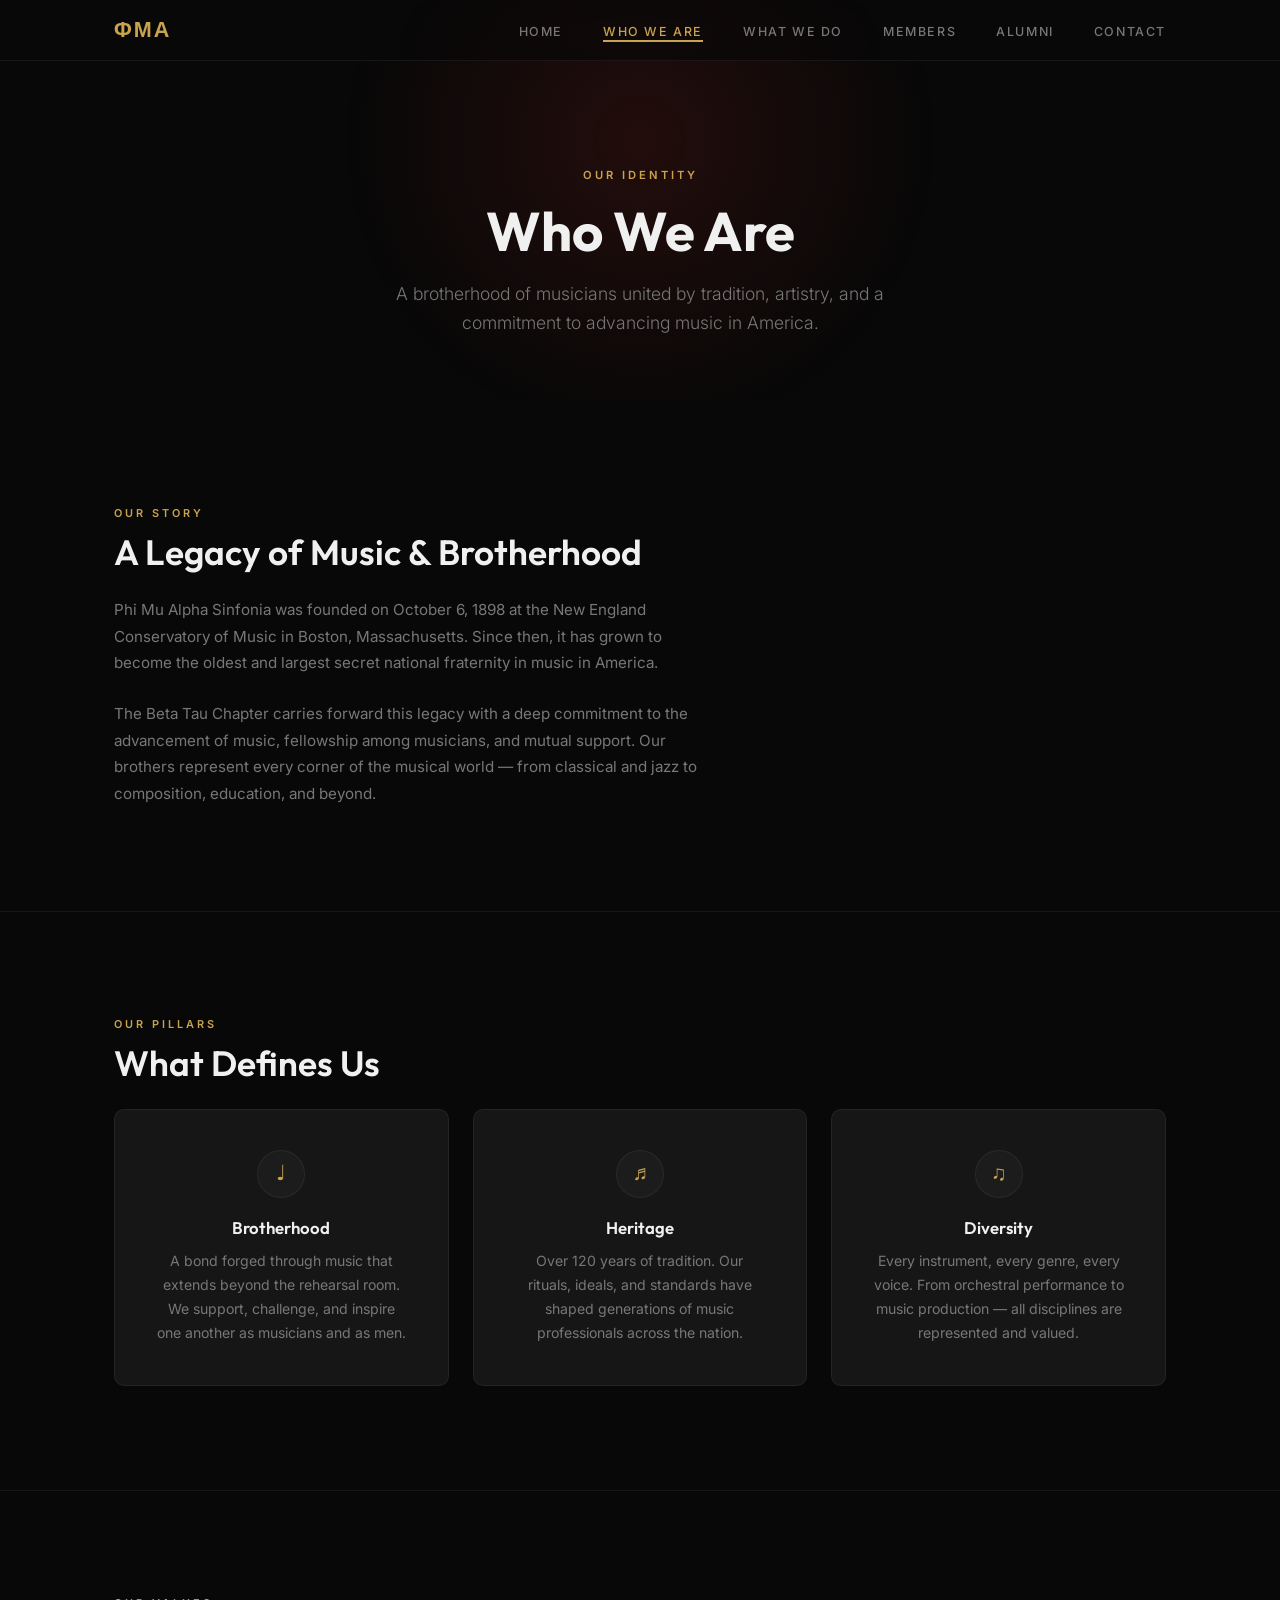
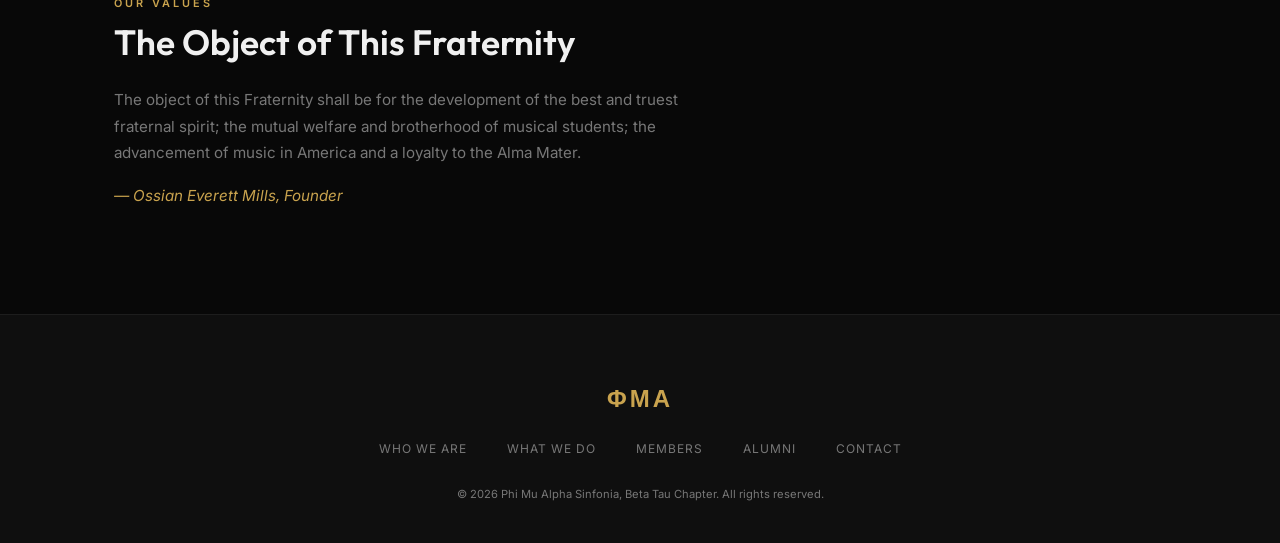
==== music-directory/about.html @ d87bd196 "Updating Individual Pages" ====
<!DOCTYPE html>
<html lang="en">

<head>
    <meta charset="UTF-8" />
    <meta name="viewport" content="width=device-width, initial-scale=1.0" />
    <title>Who We Are — Phi Mu Alpha Sinfonia</title>
    <meta name="description"
        content="Learn about Phi Mu Alpha Sinfonia, Beta Tau Chapter — our brotherhood, heritage, and values." />
    <link rel="preconnect" href="https://fonts.googleapis.com" />
    <link rel="preconnect" href="https://fonts.gstatic.com" crossorigin />
    <link
        href="https://fonts.googleapis.com/css2?family=Outfit:wght@300;400;500;600;700&family=Inter:wght@300;400;500&display=swap"
        rel="stylesheet" />
    <link rel="stylesheet" href="styles.css" />
</head>

<body>

    <nav class="site-nav">
        <div class="nav-inner">
            <a href="index.html" class="nav-logo">ΦΜΑ</a>
            <button id="nav-toggle" class="nav-toggle" aria-label="Menu">
                <span></span><span></span><span></span>
            </button>
            <ul id="nav-links" class="nav-links">
                <li><a href="index.html">Home</a></li>
                <li><a href="about.html">Who We Are</a></li>
                <li><a href="mission.html">What We Do</a></li>
                <li><a href="members.html">Members</a></li>
                <li><a href="alumni.html">Alumni</a></li>
                <li><a href="contact.html">Contact</a></li>
            </ul>
        </div>
    </nav>

    <!-- HERO -->
    <header class="page-hero">
        <div class="container">
            <p class="tag">Our Identity</p>
            <h1>Who We Are</h1>
            <p class="lead">A brotherhood of musicians united by tradition, artistry, and a commitment to advancing
                music in America.</p>
        </div>
    </header>

    <!-- STORY -->
    <section class="section">
        <div class="container">
            <div class="reveal">
                <p class="section-label">Our Story</p>
                <h2 class="section-heading">A Legacy of Music &amp; Brotherhood</h2>
            </div>
            <div class="reveal" style="max-width: 700px;">
                <p class="section-text" style="margin-bottom: var(--space-md);">
                    Phi Mu Alpha Sinfonia was founded on October 6, 1898 at the New England Conservatory of Music in
                    Boston, Massachusetts. Since then, it has grown to become the oldest and largest secret national
                    fraternity in music in America.
                </p>
                <p class="section-text">
                    The Beta Tau Chapter carries forward this legacy with a deep commitment to the advancement of music,
                    fellowship among musicians, and mutual support. Our brothers represent every corner of the musical
                    world — from classical and jazz to composition, education, and beyond.
                </p>
            </div>
        </div>
    </section>

    <!-- PILLARS -->
    <section class="section">
        <div class="container">
            <div class="reveal">
                <p class="section-label">Our Pillars</p>
                <h2 class="section-heading">What Defines Us</h2>
            </div>
            <div class="pillars-grid stagger">
                <div class="pillar-card reveal">
                    <div class="pillar-icon">♩</div>
                    <h3>Brotherhood</h3>
                    <p>A bond forged through music that extends beyond the rehearsal room. We support, challenge, and
                        inspire one another as musicians and as men.</p>
                </div>
                <div class="pillar-card reveal">
                    <div class="pillar-icon">♬</div>
                    <h3>Heritage</h3>
                    <p>Over 120 years of tradition. Our rituals, ideals, and standards have shaped generations of music
                        professionals across the nation.</p>
                </div>
                <div class="pillar-card reveal">
                    <div class="pillar-icon">♫</div>
                    <h3>Diversity</h3>
                    <p>Every instrument, every genre, every voice. From orchestral performance to music production — all
                        disciplines are represented and valued.</p>
                </div>
            </div>
        </div>
    </section>

    <!-- VALUES -->
    <section class="section">
        <div class="container">
            <div class="reveal">
                <p class="section-label">Our Values</p>
                <h2 class="section-heading">The Object of This Fraternity</h2>
            </div>
            <div class="reveal" style="max-width: 700px;">
                <p class="section-text" style="margin-bottom: var(--space-sm);">
                    The object of this Fraternity shall be for the development of the best and truest fraternal spirit;
                    the mutual welfare and brotherhood of musical students; the advancement of music in America and a
                    loyalty to the Alma Mater.
                </p>
                <p class="section-text" style="color: var(--clr-gold); font-style: italic;">
                    — Ossian Everett Mills, Founder
                </p>
            </div>
        </div>
    </section>

    <footer class="site-footer">
        <div class="container footer-inner">
            <p class="footer-logo">ΦΜΑ</p>
            <ul class="footer-links">
                <li><a href="about.html">Who We Are</a></li>
                <li><a href="mission.html">What We Do</a></li>
                <li><a href="members.html">Members</a></li>
                <li><a href="alumni.html">Alumni</a></li>
                <li><a href="contact.html">Contact</a></li>
            </ul>
            <p class="footer-copy">&copy; 2026 Phi Mu Alpha Sinfonia, Beta Tau Chapter. All rights reserved.</p>
        </div>
    </footer>

    <script src="script.js"></script>
</body>

</html>
---- music-directory/styles.css ----
/* ============================================
   DESIGN TOKENS
   ============================================ */
:root {
    --clr-bg: #080808;
    --clr-surface: #0f0f0f;
    --clr-surface-2: #161616;
    --clr-surface-3: #1c1c1c;
    --clr-border: rgba(255, 255, 255, 0.06);
    --clr-border-h: rgba(255, 255, 255, 0.1);
    --clr-text: #d4d4d4;
    --clr-text-dim: #777;
    --clr-white: #f0f0f0;
    --clr-red: #b82d24;
    --clr-red-light: #d94438;
    --clr-red-glow: rgba(184, 45, 36, 0.3);
    --clr-gold: #c9a34e;
    --clr-gold-dim: #9a7b36;
    --clr-gold-glow: rgba(201, 163, 78, 0.15);

    --ff-heading: 'Outfit', sans-serif;
    --ff-body: 'Inter', sans-serif;

    --space-2xs: 0.25rem;
    --space-xs: 0.5rem;
    --space-sm: 1rem;
    --space-md: 1.5rem;
    --space-lg: 2.5rem;
    --space-xl: 4rem;
    --space-2xl: 6.5rem;

    --radius-sm: 4px;
    --radius-md: 10px;
    --radius-lg: 16px;

    --ease: cubic-bezier(0.22, 1, 0.36, 1);
    --ease-back: cubic-bezier(0.34, 1.56, 0.64, 1);
}

/* ============================================
   RESET & BASE
   ============================================ */
*,
*::before,
*::after {
    margin: 0;
    padding: 0;
    box-sizing: border-box;
}

html {
    scroll-behavior: smooth;
    font-size: 16px;
}

body {
    font-family: var(--ff-body);
    background: var(--clr-bg);
    color: var(--clr-text);
    line-height: 1.65;
    overflow-x: hidden;
    -webkit-font-smoothing: antialiased;
    -moz-osx-font-smoothing: grayscale;
}

a {
    color: inherit;
    text-decoration: none;
}

ul {
    list-style: none;
}

img {
    max-width: 100%;
    display: block;
}

button {
    font-family: inherit;
}

.container {
    max-width: 1100px;
    margin: 0 auto;
    padding: 0 var(--space-md);
}

/* ============================================
   PAGE-LOAD ANIMATION
   ============================================ */
body {
    opacity: 0;
    animation: pageIn 0.6s var(--ease) 0.05s forwards;
}

@keyframes pageIn {
    from {
        opacity: 0;
        transform: translateY(12px);
    }

    to {
        opacity: 1;
        transform: translateY(0);
    }
}

/* ============================================
   NAV
   ============================================ */
.site-nav {
    position: fixed;
    top: 0;
    left: 0;
    right: 0;
    z-index: 1000;
    background: rgba(8, 8, 8, 0.75);
    backdrop-filter: blur(20px);
    -webkit-backdrop-filter: blur(20px);
    border-bottom: 1px solid var(--clr-border);
}

.nav-inner {
    max-width: 1100px;
    margin: 0 auto;
    padding: 0 var(--space-md);
    display: flex;
    align-items: center;
    justify-content: space-between;
    height: 60px;
}

.nav-logo {
    font-family: var(--ff-heading);
    font-size: 1.35rem;
    font-weight: 700;
    color: var(--clr-gold);
    letter-spacing: 2px;
    transition: opacity 0.3s;
}

.nav-logo:hover {
    opacity: 0.8;
}

.nav-links {
    display: flex;
    gap: var(--space-lg);
}

.nav-links a {
    font-size: 0.78rem;
    font-weight: 500;
    text-transform: uppercase;
    letter-spacing: 1.6px;
    color: var(--clr-text-dim);
    transition: color 0.3s;
    position: relative;
}

.nav-links a::after {
    content: '';
    position: absolute;
    bottom: -3px;
    left: 0;
    width: 0;
    height: 1.5px;
    background: var(--clr-gold);
    transition: width 0.4s var(--ease);
}

.nav-links a:hover {
    color: var(--clr-white);
}

.nav-links a:hover::after {
    width: 100%;
}

.nav-links a.active {
    color: var(--clr-gold);
}

.nav-links a.active::after {
    width: 100%;
}

/* Hamburger */
.nav-toggle {
    display: none;
    flex-direction: column;
    gap: 5px;
    background: none;
    border: none;
    cursor: pointer;
    padding: 6px;
    z-index: 1001;
}

.nav-toggle span {
    width: 22px;
    height: 1.5px;
    background: var(--clr-white);
    border-radius: 2px;
    transition: all 0.35s var(--ease);
    transform-origin: center;
}

.nav-toggle.open span:nth-child(1) {
    transform: rotate(45deg) translate(4px, 4px);
}

.nav-toggle.open span:nth-child(2) {
    opacity: 0;
}

.nav-toggle.open span:nth-child(3) {
    transform: rotate(-45deg) translate(4px, -4px);
}

/* ============================================
   PAGE HERO (reused across internal pages)
   ============================================ */
.page-hero {
    padding: 10rem 0 4rem;
    text-align: center;
    position: relative;
    overflow: hidden;
}

.page-hero::before {
    content: '';
    position: absolute;
    top: -40%;
    left: 50%;
    transform: translateX(-50%);
    width: 600px;
    height: 600px;
    border-radius: 50%;
    background: radial-gradient(circle, var(--clr-red-glow) 0%, transparent 70%);
    pointer-events: none;
    opacity: 0.5;
}

.page-hero .tag {
    display: inline-block;
    font-size: 0.7rem;
    font-weight: 600;
    text-transform: uppercase;
    letter-spacing: 3px;
    color: var(--clr-gold);
    margin-bottom: var(--space-sm);
    opacity: 0;
    animation: fadeUp 0.6s var(--ease) 0.2s forwards;
}

.page-hero h1 {
    font-family: var(--ff-heading);
    font-size: clamp(2.2rem, 5vw, 3.4rem);
    font-weight: 700;
    color: var(--clr-white);
    line-height: 1.15;
    margin-bottom: var(--space-sm);
    opacity: 0;
    animation: fadeUp 0.6s var(--ease) 0.35s forwards;
}

.page-hero .lead {
    font-size: clamp(0.95rem, 1.6vw, 1.1rem);
    color: var(--clr-text-dim);
    max-width: 540px;
    margin: 0 auto;
    font-weight: 300;
    opacity: 0;
    animation: fadeUp 0.6s var(--ease) 0.5s forwards;
}

/* ============================================
   BUTTONS
   ============================================ */
.btn {
    display: inline-flex;
    align-items: center;
    gap: 8px;
    padding: 13px 32px;
    font-family: var(--ff-heading);
    font-size: 0.8rem;
    font-weight: 600;
    text-transform: uppercase;
    letter-spacing: 1.8px;
    border: none;
    border-radius: var(--radius-sm);
    cursor: pointer;
    transition: all 0.35s var(--ease);
    position: relative;
    overflow: hidden;
}

.btn::before {
    content: '';
    position: absolute;
    inset: 0;
    background: linear-gradient(135deg, rgba(255, 255, 255, 0.12), transparent);
    opacity: 0;
    transition: opacity 0.35s;
}

.btn:hover::before {
    opacity: 1;
}

.btn-primary {
    background: var(--clr-red);
    color: #fff;
    box-shadow: 0 2px 20px var(--clr-red-glow);
}

.btn-primary:hover {
    transform: translateY(-2px);
    box-shadow: 0 6px 30px var(--clr-red-glow);
}

.btn-outline {
    background: transparent;
    color: var(--clr-gold);
    border: 1px solid var(--clr-gold-dim);
}

.btn-outline:hover {
    background: var(--clr-gold);
    color: var(--clr-bg);
    transform: translateY(-2px);
}

/* ============================================
   SECTION STRUCTURE
   ============================================ */
.section {
    padding: var(--space-2xl) 0;
}

.section+.section {
    border-top: 1px solid var(--clr-border);
}

.section-label {
    font-size: 0.68rem;
    font-weight: 600;
    text-transform: uppercase;
    letter-spacing: 3px;
    color: var(--clr-gold);
    margin-bottom: var(--space-xs);
}

.section-heading {
    font-family: var(--ff-heading);
    font-size: clamp(1.6rem, 3.5vw, 2.2rem);
    font-weight: 600;
    color: var(--clr-white);
    margin-bottom: var(--space-md);
    line-height: 1.2;
}

.section-text {
    font-size: 0.95rem;
    color: var(--clr-text-dim);
    max-width: 600px;
    line-height: 1.75;
}

/* ============================================
   CARDS
   ============================================ */
.card {
    background: var(--clr-surface-2);
    border: 1px solid var(--clr-border);
    border-radius: var(--radius-md);
    padding: var(--space-lg);
    transition: transform 0.45s var(--ease), border-color 0.45s, box-shadow 0.45s;
}

.card:hover {
    transform: translateY(-5px);
    border-color: var(--clr-border-h);
    box-shadow: 0 16px 48px rgba(0, 0, 0, 0.3);
}

/* ============================================
   MEMBER CARDS
   ============================================ */
.members-grid {
    display: grid;
    grid-template-columns: repeat(auto-fill, minmax(280px, 1fr));
    gap: var(--space-md);
}

.member-card {
    background: var(--clr-surface-2);
    border: 1px solid var(--clr-border);
    border-radius: var(--radius-md);
    padding: var(--space-lg) var(--space-md);
    text-align: center;
    transition: transform 0.45s var(--ease), border-color 0.45s, box-shadow 0.45s;
}

.member-card:hover {
    transform: translateY(-5px);
    border-color: var(--clr-border-h);
    box-shadow: 0 16px 48px rgba(0, 0, 0, 0.3);
}

.member-avatar {
    width: 72px;
    height: 72px;
    border-radius: 50%;
    margin: 0 auto var(--space-sm);
    display: flex;
    align-items: center;
    justify-content: center;
    font-family: var(--ff-heading);
    font-size: 1.35rem;
    font-weight: 700;
    color: #fff;
    background: linear-gradient(135deg, var(--clr-red) 0%, var(--clr-gold-dim) 100%);
    box-shadow: 0 4px 16px var(--clr-red-glow);
}

.member-card h3 {
    font-family: var(--ff-heading);
    font-size: 1rem;
    color: var(--clr-white);
    margin-bottom: 2px;
}

.member-role {
    font-size: 0.72rem;
    text-transform: uppercase;
    letter-spacing: 1.2px;
    color: var(--clr-gold);
    margin-bottom: var(--space-xs);
}

.member-detail {
    font-size: 0.82rem;
    color: var(--clr-text-dim);
}

.member-bio {
    font-size: 0.82rem;
    color: var(--clr-text-dim);
    margin-top: var(--space-xs);
    line-height: 1.6;
}

/* ============================================
   FILTER BAR
   ============================================ */
.filter-bar {
    max-width: 620px;
    margin: 0 auto var(--space-xl);
    text-align: center;
}

.search-input {
    width: 100%;
    padding: 13px 20px;
    background: var(--clr-surface);
    border: 1px solid var(--clr-border);
    border-radius: var(--radius-sm);
    color: var(--clr-text);
    font-family: var(--ff-body);
    font-size: 0.9rem;
    outline: none;
    transition: border-color 0.35s, box-shadow 0.35s;
    margin-bottom: var(--space-sm);
}

.search-input::placeholder {
    color: var(--clr-text-dim);
}

.search-input:focus {
    border-color: var(--clr-gold-dim);
    box-shadow: 0 0 0 3px var(--clr-gold-glow);
}

.filter-chips {
    display: flex;
    flex-wrap: wrap;
    gap: 8px;
    justify-content: center;
}

.chip {
    padding: 7px 18px;
    font-size: 0.7rem;
    font-family: var(--ff-heading);
    font-weight: 500;
    text-transform: uppercase;
    letter-spacing: 1px;
    border: 1px solid var(--clr-border);
    border-radius: 100px;
    background: transparent;
    color: var(--clr-text-dim);
    cursor: pointer;
    transition: all 0.3s var(--ease);
}

.chip:hover {
    border-color: var(--clr-gold-dim);
    color: var(--clr-text);
}

.chip.active {
    background: var(--clr-red);
    border-color: var(--clr-red);
    color: #fff;
}

/* ============================================
   CONTACT FORM
   ============================================ */
.contact-form {
    max-width: 560px;
    margin: 0 auto;
}

.form-row {
    display: grid;
    grid-template-columns: 1fr 1fr;
    gap: var(--space-sm);
    margin-bottom: var(--space-sm);
}

.contact-form input,
.contact-form textarea {
    width: 100%;
    padding: 13px 18px;
    background: var(--clr-surface);
    border: 1px solid var(--clr-border);
    border-radius: var(--radius-sm);
    color: var(--clr-text);
    font-family: var(--ff-body);
    font-size: 0.9rem;
    outline: none;
    transition: border-color 0.35s, box-shadow 0.35s;
    resize: vertical;
}

.contact-form input::placeholder,
.contact-form textarea::placeholder {
    color: var(--clr-text-dim);
}

.contact-form input:focus,
.contact-form textarea:focus {
    border-color: var(--clr-gold-dim);
    box-shadow: 0 0 0 3px var(--clr-gold-glow);
}

.contact-form textarea {
    margin-bottom: var(--space-sm);
}

.contact-form .btn {
    width: 100%;
    justify-content: center;
}

/* ============================================
   HOME HERO (full-screen)
   ============================================ */
.home-hero {
    min-height: 100vh;
    display: flex;
    align-items: center;
    justify-content: center;
    text-align: center;
    position: relative;
    overflow: hidden;
}

.home-hero::before {
    content: '';
    position: absolute;
    top: 20%;
    left: 50%;
    transform: translateX(-50%);
    width: 700px;
    height: 700px;
    border-radius: 50%;
    background: radial-gradient(circle, rgba(184, 45, 36, 0.15) 0%, transparent 65%);
    pointer-events: none;
}

.home-hero::after {
    content: '';
    position: absolute;
    bottom: 10%;
    right: 15%;
    width: 400px;
    height: 400px;
    border-radius: 50%;
    background: radial-gradient(circle, var(--clr-gold-glow) 0%, transparent 65%);
    pointer-events: none;
}

.home-hero-content {
    position: relative;
    z-index: 1;
    padding: var(--space-md);
}

.home-hero .tag {
    display: inline-block;
    font-size: 0.7rem;
    font-weight: 600;
    text-transform: uppercase;
    letter-spacing: 3.5px;
    color: var(--clr-gold);
    margin-bottom: var(--space-sm);
    opacity: 0;
    animation: fadeUp 0.7s var(--ease) 0.2s forwards;
}

.home-hero h1 {
    font-family: var(--ff-heading);
    font-size: clamp(2.6rem, 6.5vw, 4.5rem);
    font-weight: 700;
    color: var(--clr-white);
    line-height: 1.08;
    margin-bottom: var(--space-md);
    opacity: 0;
    animation: fadeUp 0.7s var(--ease) 0.4s forwards;
}

.home-hero .lead {
    font-size: clamp(0.95rem, 1.8vw, 1.15rem);
    color: var(--clr-text-dim);
    max-width: 500px;
    margin: 0 auto var(--space-lg);
    font-weight: 300;
    opacity: 0;
    animation: fadeUp 0.7s var(--ease) 0.6s forwards;
}

.home-hero .hero-cta {
    display: flex;
    gap: var(--space-sm);
    justify-content: center;
    flex-wrap: wrap;
    opacity: 0;
    animation: fadeUp 0.7s var(--ease) 0.8s forwards;
}

/* Scroll indicator */
.scroll-hint {
    position: absolute;
    bottom: 2rem;
    left: 50%;
    transform: translateX(-50%);
    display: flex;
    flex-direction: column;
    align-items: center;
    gap: 6px;
    opacity: 0;
    animation: fadeUp 0.7s var(--ease) 1.2s forwards;
}

.scroll-hint span {
    font-size: 0.65rem;
    text-transform: uppercase;
    letter-spacing: 2px;
    color: var(--clr-text-dim);
}

.scroll-hint .scroll-line {
    width: 1px;
    height: 32px;
    background: var(--clr-text-dim);
    animation: scrollPulse 2s ease-in-out infinite;
}

@keyframes scrollPulse {

    0%,
    100% {
        opacity: 0.3;
        transform: scaleY(0.6);
    }

    50% {
        opacity: 1;
        transform: scaleY(1);
    }
}

/* ============================================
   HOME PREVIEW CARDS
   ============================================ */
.preview-grid {
    display: grid;
    grid-template-columns: repeat(auto-fit, minmax(300px, 1fr));
    gap: var(--space-md);
}

.preview-card {
    background: var(--clr-surface-2);
    border: 1px solid var(--clr-border);
    border-radius: var(--radius-md);
    padding: var(--space-lg);
    display: flex;
    flex-direction: column;
    transition: transform 0.45s var(--ease), border-color 0.45s, box-shadow 0.45s;
}

.preview-card:hover {
    transform: translateY(-5px);
    border-color: var(--clr-border-h);
    box-shadow: 0 16px 48px rgba(0, 0, 0, 0.3);
}

.preview-card .card-label {
    font-size: 0.68rem;
    font-weight: 600;
    text-transform: uppercase;
    letter-spacing: 2.5px;
    color: var(--clr-gold);
    margin-bottom: var(--space-xs);
}

.preview-card h3 {
    font-family: var(--ff-heading);
    font-size: 1.2rem;
    font-weight: 600;
    color: var(--clr-white);
    margin-bottom: var(--space-xs);
}

.preview-card p {
    font-size: 0.88rem;
    color: var(--clr-text-dim);
    line-height: 1.7;
    flex: 1;
    margin-bottom: var(--space-md);
}

.preview-card .card-link {
    font-size: 0.75rem;
    font-weight: 600;
    text-transform: uppercase;
    letter-spacing: 1.5px;
    color: var(--clr-gold);
    display: inline-flex;
    align-items: center;
    gap: 6px;
    transition: gap 0.3s var(--ease), color 0.3s;
}

.preview-card .card-link::after {
    content: '→';
    transition: transform 0.3s var(--ease);
}

.preview-card:hover .card-link {
    gap: 10px;
    color: var(--clr-white);
}

.preview-card:hover .card-link::after {
    transform: translateX(3px);
}

/* ============================================
   STAT ROW (home page)
   ============================================ */
.stat-row {
    display: grid;
    grid-template-columns: repeat(auto-fit, minmax(160px, 1fr));
    gap: var(--space-md);
    text-align: center;
    padding: var(--space-xl) 0;
}

.stat-item .stat-number {
    font-family: var(--ff-heading);
    font-size: 2.6rem;
    font-weight: 700;
    color: var(--clr-white);
    line-height: 1;
    margin-bottom: var(--space-2xs);
}

.stat-item .stat-label {
    font-size: 0.72rem;
    text-transform: uppercase;
    letter-spacing: 2px;
    color: var(--clr-text-dim);
}

/* ============================================
   ABOUT-SPECIFIC: PILLARS
   ============================================ */
.pillars-grid {
    display: grid;
    grid-template-columns: repeat(auto-fit, minmax(280px, 1fr));
    gap: var(--space-md);
}

.pillar-card {
    background: var(--clr-surface-2);
    border: 1px solid var(--clr-border);
    border-radius: var(--radius-md);
    padding: var(--space-lg);
    text-align: center;
    transition: transform 0.45s var(--ease), border-color 0.45s, box-shadow 0.45s;
}

.pillar-card:hover {
    transform: translateY(-5px);
    border-color: var(--clr-border-h);
    box-shadow: 0 16px 48px rgba(0, 0, 0, 0.3);
}

.pillar-icon {
    width: 48px;
    height: 48px;
    border-radius: 50%;
    margin: 0 auto var(--space-sm);
    display: flex;
    align-items: center;
    justify-content: center;
    font-size: 1.3rem;
    background: var(--clr-surface-3);
    border: 1px solid var(--clr-border);
    color: var(--clr-gold);
}

.pillar-card h3 {
    font-family: var(--ff-heading);
    font-size: 1.05rem;
    font-weight: 600;
    color: var(--clr-white);
    margin-bottom: var(--space-xs);
}

.pillar-card p {
    font-size: 0.88rem;
    color: var(--clr-text-dim);
    line-height: 1.7;
}

/* ============================================
   MISSION-SPECIFIC: NUMBERED LIST
   ============================================ */
.mission-list {
    display: grid;
    gap: var(--space-lg);
    max-width: 700px;
}

.mission-item {
    display: grid;
    grid-template-columns: 56px 1fr;
    gap: var(--space-md);
    align-items: start;
}

.mission-num {
    font-family: var(--ff-heading);
    font-size: 1.5rem;
    font-weight: 700;
    color: var(--clr-red);
    width: 56px;
    height: 56px;
    display: flex;
    align-items: center;
    justify-content: center;
    border-radius: var(--radius-md);
    background: var(--clr-surface-2);
    border: 1px solid var(--clr-border);
    flex-shrink: 0;
}

.mission-item h3 {
    font-family: var(--ff-heading);
    font-size: 1.05rem;
    font-weight: 600;
    color: var(--clr-white);
    margin-bottom: var(--space-2xs);
}

.mission-item p {
    font-size: 0.88rem;
    color: var(--clr-text-dim);
    line-height: 1.7;
}

/* ============================================
   FOOTER
   ============================================ */
.site-footer {
    background: var(--clr-surface);
    border-top: 1px solid var(--clr-border);
    padding: var(--space-xl) 0 var(--space-lg);
}

.footer-inner {
    text-align: center;
}

.footer-logo {
    font-family: var(--ff-heading);
    font-size: 1.5rem;
    font-weight: 700;
    color: var(--clr-gold);
    letter-spacing: 3px;
    margin-bottom: var(--space-sm);
}

.footer-links {
    display: flex;
    justify-content: center;
    gap: var(--space-lg);
    margin-bottom: var(--space-md);
}

.footer-links a {
    font-size: 0.75rem;
    text-transform: uppercase;
    letter-spacing: 1px;
    color: var(--clr-text-dim);
    transition: color 0.3s;
}

.footer-links a:hover {
    color: var(--clr-gold);
}

.footer-copy {
    font-size: 0.7rem;
    color: var(--clr-text-dim);
}

/* ============================================
   SCROLL ANIMATION
   ============================================ */
@keyframes fadeUp {
    from {
        opacity: 0;
        transform: translateY(24px);
    }

    to {
        opacity: 1;
        transform: translateY(0);
    }
}

.reveal {
    opacity: 0;
    transform: translateY(28px);
    transition: opacity 0.65s var(--ease), transform 0.65s var(--ease);
}

.reveal.visible {
    opacity: 1;
    transform: translateY(0);
}

/* Stagger children */
.stagger>.reveal:nth-child(1) {
    transition-delay: 0.05s;
}

.stagger>.reveal:nth-child(2) {
    transition-delay: 0.12s;
}

.stagger>.reveal:nth-child(3) {
    transition-delay: 0.19s;
}

.stagger>.reveal:nth-child(4) {
    transition-delay: 0.26s;
}

.stagger>.reveal:nth-child(5) {
    transition-delay: 0.33s;
}

.stagger>.reveal:nth-child(6) {
    transition-delay: 0.40s;
}

.stagger>.reveal:nth-child(7) {
    transition-delay: 0.47s;
}

.stagger>.reveal:nth-child(8) {
    transition-delay: 0.54s;
}

.stagger>.reveal:nth-child(9) {
    transition-delay: 0.61s;
}

.stagger>.reveal:nth-child(10) {
    transition-delay: 0.68s;
}

.stagger>.reveal:nth-child(11) {
    transition-delay: 0.75s;
}

.stagger>.reveal:nth-child(12) {
    transition-delay: 0.82s;
}

/* ============================================
   RESPONSIVE
   ============================================ */
@media (max-width: 768px) {
    .nav-toggle {
        display: flex;
    }

    .nav-links {
        position: fixed;
        top: 0;
        left: 0;
        right: 0;
        bottom: 0;
        background: rgba(8, 8, 8, 0.97);
        backdrop-filter: blur(20px);
        flex-direction: column;
        align-items: center;
        justify-content: center;
        gap: var(--space-lg);
        transform: translateX(100%);
        transition: transform 0.5s var(--ease);
    }

    .nav-links.open {
        transform: translateX(0);
    }

    .nav-links a {
        font-size: 1rem;
        letter-spacing: 3px;
    }

    .form-row {
        grid-template-columns: 1fr;
    }

    .footer-links {
        flex-wrap: wrap;
        gap: var(--space-sm);
    }

    .preview-grid {
        grid-template-columns: 1fr;
    }

    .stat-row {
        grid-template-columns: repeat(2, 1fr);
    }

    .home-hero h1 {
        font-size: clamp(2rem, 8vw, 3rem);
    }
}
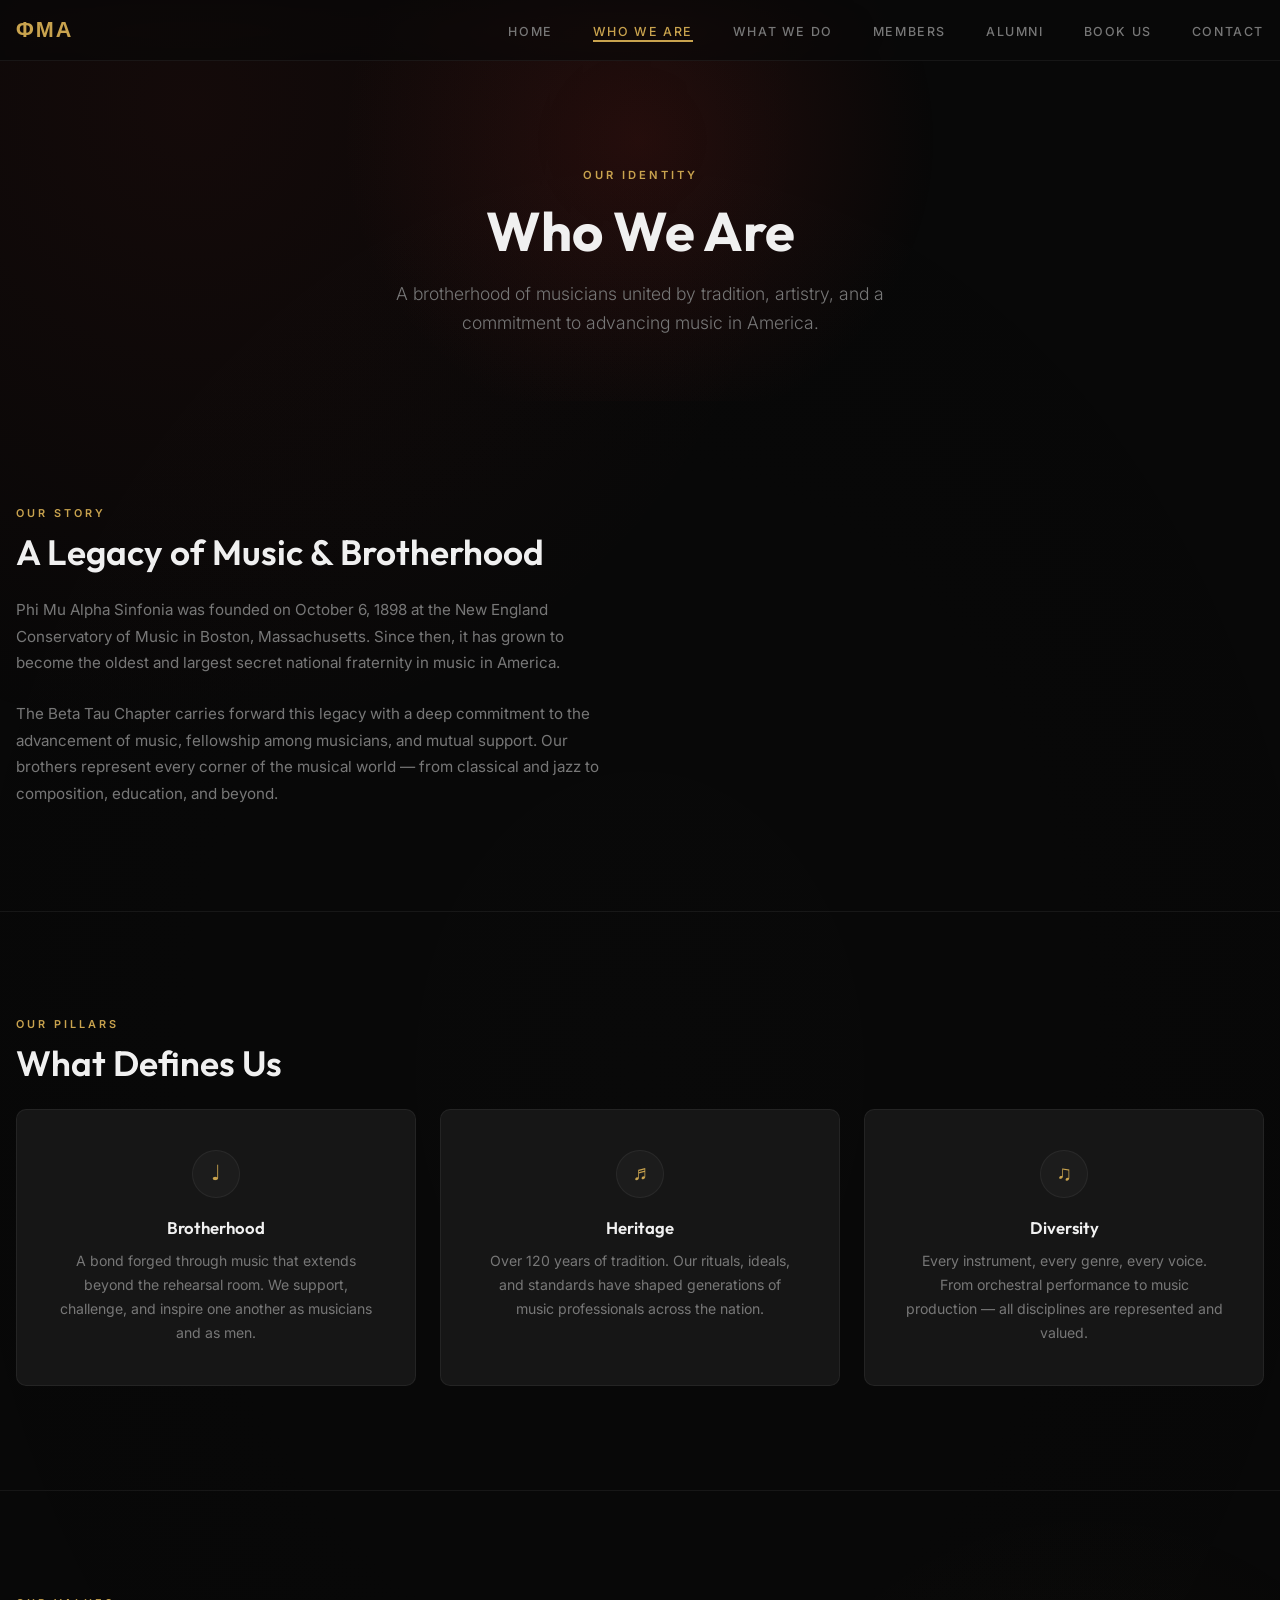
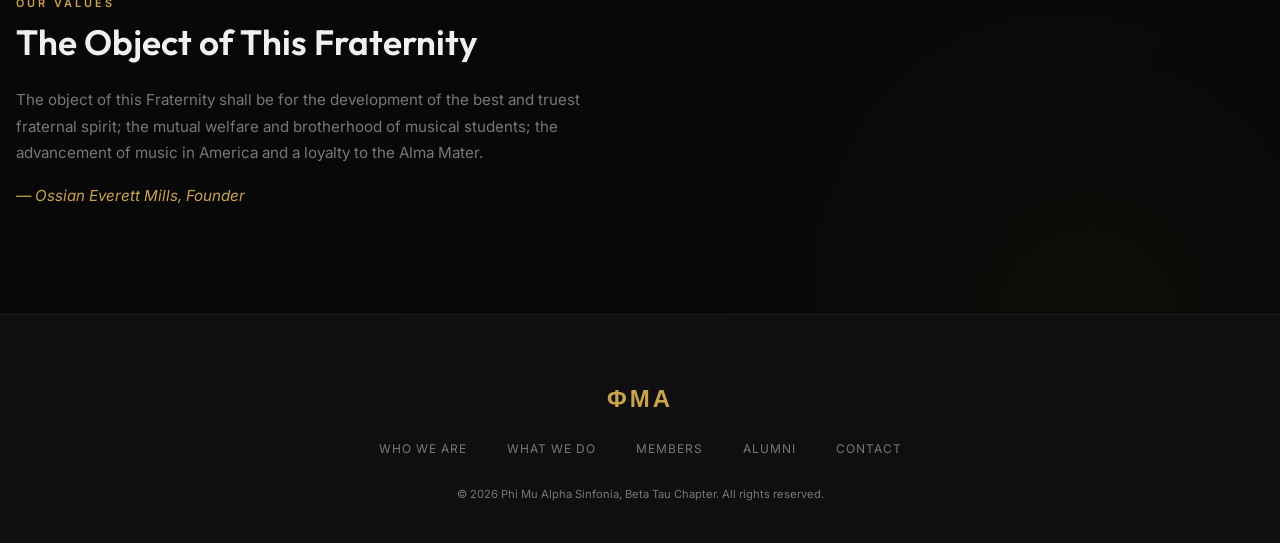
==== commit 0db27b08: "Updated Overall layout with login and other minor fixes" ====
--- a/music-directory/about.html
+++ b/music-directory/about.html
@@ -29,6 +29,7 @@
                 <li><a href="mission.html">What We Do</a></li>
                 <li><a href="members.html">Members</a></li>
                 <li><a href="alumni.html">Alumni</a></li>
+                <li><a href="book.html">Book Us</a></li>
                 <li><a href="contact.html">Contact</a></li>
             </ul>
         </div>
--- a/music-directory/styles.css
+++ b/music-directory/styles.css
@@ -61,6 +61,20 @@
     overflow-x: hidden;
     -webkit-font-smoothing: antialiased;
     -moz-osx-font-smoothing: grayscale;
+    position: relative;
+}
+
+/* Atmospheric background glow */
+body::before {
+    content: '';
+    position: fixed;
+    inset: 0;
+    z-index: -1;
+    background:
+        radial-gradient(ellipse 80% 50% at 15% 5%, rgba(184, 45, 36, 0.07) 0%, transparent 60%),
+        radial-gradient(ellipse 60% 40% at 85% 90%, rgba(201, 163, 78, 0.04) 0%, transparent 50%),
+        radial-gradient(ellipse 100% 80% at 50% 50%, rgba(255, 255, 255, 0.006) 0%, transparent 70%);
+    pointer-events: none;
 }
 
 a {
@@ -82,9 +96,9 @@
 }
 
 .container {
-    max-width: 1100px;
+    max-width: 1360px;
     margin: 0 auto;
-    padding: 0 var(--space-md);
+    padding: 0 var(--space-sm);
 }
 
 /* ============================================
@@ -123,9 +137,9 @@
 }
 
 .nav-inner {
-    max-width: 1100px;
+    max-width: 1360px;
     margin: 0 auto;
-    padding: 0 var(--space-md);
+    padding: 0 var(--space-sm);
     display: flex;
     align-items: center;
     justify-content: space-between;
@@ -388,43 +402,51 @@
 }
 
 /* ============================================
-   MEMBER CARDS
+   MEMBER CARDS — MINIMAL / NO BOX
    ============================================ */
 .members-grid {
     display: grid;
-    grid-template-columns: repeat(auto-fill, minmax(280px, 1fr));
-    gap: var(--space-md);
+    grid-template-columns: repeat(auto-fill, minmax(240px, 1fr));
+    gap: var(--space-xl) var(--space-lg);
 }
 
 .member-card {
-    background: var(--clr-surface-2);
-    border: 1px solid var(--clr-border);
-    border-radius: var(--radius-md);
-    padding: var(--space-lg) var(--space-md);
+    background: none;
+    border: none;
+    border-radius: 0;
+    padding: 0;
     text-align: center;
-    transition: transform 0.45s var(--ease), border-color 0.45s, box-shadow 0.45s;
+    cursor: pointer;
+    text-decoration: none;
+    display: block;
+    color: inherit;
+    transition: transform 0.4s var(--ease);
 }
 
 .member-card:hover {
-    transform: translateY(-5px);
-    border-color: var(--clr-border-h);
-    box-shadow: 0 16px 48px rgba(0, 0, 0, 0.3);
+    transform: translateY(-4px);
 }
 
 .member-avatar {
-    width: 72px;
-    height: 72px;
+    width: 88px;
+    height: 88px;
     border-radius: 50%;
     margin: 0 auto var(--space-sm);
     display: flex;
     align-items: center;
     justify-content: center;
     font-family: var(--ff-heading);
-    font-size: 1.35rem;
+    font-size: 1.5rem;
     font-weight: 700;
     color: #fff;
     background: linear-gradient(135deg, var(--clr-red) 0%, var(--clr-gold-dim) 100%);
-    box-shadow: 0 4px 16px var(--clr-red-glow);
+    box-shadow: 0 4px 20px var(--clr-red-glow);
+    transition: box-shadow 0.4s var(--ease), transform 0.4s var(--ease);
+}
+
+.member-card:hover .member-avatar {
+    box-shadow: 0 8px 32px var(--clr-red-glow);
+    transform: scale(1.06);
 }
 
 .member-card h3 {
@@ -432,26 +454,182 @@
     font-size: 1rem;
     color: var(--clr-white);
     margin-bottom: 2px;
+    transition: color 0.3s;
+}
+
+.member-card:hover h3 {
+    color: var(--clr-gold);
 }
 
 .member-role {
-    font-size: 0.72rem;
+    font-size: 0.7rem;
     text-transform: uppercase;
-    letter-spacing: 1.2px;
+    letter-spacing: 1.4px;
     color: var(--clr-gold);
-    margin-bottom: var(--space-xs);
+    margin-bottom: var(--space-2xs);
 }
 
 .member-detail {
-    font-size: 0.82rem;
+    font-size: 0.8rem;
     color: var(--clr-text-dim);
 }
 
 .member-bio {
-    font-size: 0.82rem;
+    font-size: 0.8rem;
     color: var(--clr-text-dim);
     margin-top: var(--space-xs);
     line-height: 1.6;
+    display: none;
+    /* hidden in grid, shown on profile */
+}
+
+/* ============================================
+   PMA LOGO EMBLEM (home page)
+   ============================================ */
+.pma-emblem {
+    display: flex;
+    align-items: center;
+    justify-content: center;
+    margin-bottom: var(--space-md);
+    opacity: 0;
+    animation: fadeUp 0.7s var(--ease) 0.1s forwards;
+}
+
+.pma-emblem-inner {
+    width: 150px;
+    display: flex;
+    align-items: center;
+    justify-content: center;
+    transition: transform 0.6s var(--ease), filter 0.5s;
+    cursor: default;
+}
+
+.pma-emblem-inner:hover {
+    transform: scale(1.08);
+    filter: drop-shadow(0 0 24px rgba(201, 163, 78, 0.25));
+}
+
+.pma-emblem-img {
+    width: 100%;
+    height: auto;
+    display: block;
+    mix-blend-mode: lighten;
+    filter: drop-shadow(0 4px 12px rgba(0, 0, 0, 0.5));
+    transition: filter 0.5s;
+}
+
+.pma-emblem-inner:hover .pma-emblem-img {
+    filter: drop-shadow(0 6px 20px rgba(201, 163, 78, 0.3));
+}
+
+/* ============================================
+   MEMBER PROFILE PAGE
+   ============================================ */
+.profile-section {
+    padding: var(--space-2xl) 0;
+    text-align: center;
+}
+
+.profile-avatar {
+    width: 120px;
+    height: 120px;
+    border-radius: 50%;
+    margin: 0 auto var(--space-md);
+    display: flex;
+    align-items: center;
+    justify-content: center;
+    font-family: var(--ff-heading);
+    font-size: 2.4rem;
+    font-weight: 700;
+    color: #fff;
+    background: linear-gradient(135deg, var(--clr-red) 0%, var(--clr-gold-dim) 100%);
+    box-shadow: 0 8px 32px var(--clr-red-glow);
+    opacity: 0;
+    animation: fadeUp 0.6s var(--ease) 0.2s forwards;
+}
+
+.profile-name {
+    font-family: var(--ff-heading);
+    font-size: clamp(1.6rem, 4vw, 2.4rem);
+    font-weight: 700;
+    color: var(--clr-white);
+    margin-bottom: var(--space-2xs);
+    opacity: 0;
+    animation: fadeUp 0.6s var(--ease) 0.35s forwards;
+}
+
+.profile-role {
+    font-size: 0.78rem;
+    text-transform: uppercase;
+    letter-spacing: 2px;
+    color: var(--clr-gold);
+    margin-bottom: var(--space-lg);
+    opacity: 0;
+    animation: fadeUp 0.6s var(--ease) 0.45s forwards;
+}
+
+.profile-details {
+    display: grid;
+    grid-template-columns: repeat(auto-fit, minmax(160px, 1fr));
+    gap: var(--space-md);
+    max-width: 500px;
+    margin: 0 auto var(--space-xl);
+    opacity: 0;
+    animation: fadeUp 0.6s var(--ease) 0.55s forwards;
+}
+
+.profile-detail-item {
+    text-align: center;
+}
+
+.profile-detail-label {
+    font-size: 0.65rem;
+    text-transform: uppercase;
+    letter-spacing: 2px;
+    color: var(--clr-text-dim);
+    margin-bottom: var(--space-2xs);
+}
+
+.profile-detail-value {
+    font-family: var(--ff-heading);
+    font-size: 1rem;
+    font-weight: 600;
+    color: var(--clr-white);
+}
+
+.profile-bio {
+    max-width: 560px;
+    margin: 0 auto;
+    font-size: 1rem;
+    color: var(--clr-text);
+    line-height: 1.8;
+    text-align: center;
+    opacity: 0;
+    animation: fadeUp 0.6s var(--ease) 0.65s forwards;
+}
+
+.profile-back {
+    display: inline-flex;
+    align-items: center;
+    gap: 8px;
+    margin-top: var(--space-xl);
+    font-size: 0.78rem;
+    font-weight: 500;
+    text-transform: uppercase;
+    letter-spacing: 1.5px;
+    color: var(--clr-text-dim);
+    transition: color 0.3s, gap 0.3s var(--ease);
+    opacity: 0;
+    animation: fadeUp 0.6s var(--ease) 0.75s forwards;
+}
+
+.profile-back::before {
+    content: '←';
+}
+
+.profile-back:hover {
+    color: var(--clr-gold);
+    gap: 12px;
 }
 
 /* ============================================
@@ -1072,4 +1250,358 @@
     .home-hero h1 {
         font-size: clamp(2rem, 8vw, 3rem);
     }
+
+    .services-grid {
+        grid-template-columns: 1fr;
+    }
+
+    .resources-grid {
+        grid-template-columns: 1fr;
+    }
+}
+
+/* ============================================
+   BOOKING PAGE — SERVICE CARDS
+   ============================================ */
+.services-grid {
+    display: grid;
+    grid-template-columns: repeat(auto-fit, minmax(300px, 1fr));
+    gap: var(--space-lg);
+    margin-top: var(--space-xl);
+}
+
+.service-card {
+    background: var(--clr-surface-2);
+    border: 1px solid var(--clr-border);
+    border-radius: var(--radius-md);
+    padding: var(--space-lg);
+    transition: transform 0.45s var(--ease), border-color 0.45s, box-shadow 0.45s;
+}
+
+.service-card:hover {
+    transform: translateY(-5px);
+    border-color: var(--clr-border-h);
+    box-shadow: 0 16px 48px rgba(0, 0, 0, 0.3);
+}
+
+.service-icon {
+    font-size: 2rem;
+    margin-bottom: var(--space-sm);
+}
+
+.service-card h3 {
+    font-family: var(--ff-heading);
+    font-size: 1.15rem;
+    font-weight: 600;
+    color: var(--clr-white);
+    margin-bottom: var(--space-xs);
+}
+
+.service-desc {
+    font-size: 0.88rem;
+    color: var(--clr-text-dim);
+    line-height: 1.6;
+    margin-bottom: var(--space-md);
+}
+
+.service-pricing {
+    margin-bottom: var(--space-md);
+}
+
+.price {
+    font-family: var(--ff-heading);
+    font-size: 1.1rem;
+    font-weight: 600;
+    color: var(--clr-gold);
+}
+
+.service-features {
+    list-style: none;
+    padding: 0;
+}
+
+.service-features li {
+    font-size: 0.82rem;
+    color: var(--clr-text);
+    padding: 6px 0;
+    border-bottom: 1px solid var(--clr-border);
+    display: flex;
+    align-items: center;
+    gap: 8px;
+}
+
+.service-features li:last-child {
+    border-bottom: none;
+}
+
+.service-features li::before {
+    content: '✓';
+    color: var(--clr-gold);
+    font-weight: 700;
+    font-size: 0.7rem;
+}
+
+/* ============================================
+   BOOKING FORM
+   ============================================ */
+.booking-form {
+    max-width: 720px;
+    margin: var(--space-xl) auto 0;
+}
+
+.booking-form label {
+    display: block;
+    font-size: 0.7rem;
+    text-transform: uppercase;
+    letter-spacing: 1.5px;
+    color: var(--clr-text-dim);
+    margin-bottom: var(--space-2xs);
+    font-weight: 500;
+}
+
+.booking-form input,
+.booking-form select,
+.booking-form textarea {
+    width: 100%;
+    padding: 12px 16px;
+    background: var(--clr-surface);
+    border: 1px solid var(--clr-border);
+    border-radius: var(--radius-sm);
+    color: var(--clr-text);
+    font-family: var(--ff-body);
+    font-size: 0.9rem;
+    outline: none;
+    transition: border-color 0.35s, box-shadow 0.35s;
+}
+
+.booking-form input:focus,
+.booking-form select:focus,
+.booking-form textarea:focus {
+    border-color: var(--clr-gold-dim);
+    box-shadow: 0 0 0 3px var(--clr-gold-glow);
+}
+
+.booking-form select {
+    cursor: pointer;
+    appearance: none;
+    background-image: url("data:image/svg+xml,%3Csvg xmlns='http://www.w3.org/2000/svg' width='12' height='8'%3E%3Cpath d='M1 1l5 5 5-5' stroke='%23777' stroke-width='1.5' fill='none'/%3E%3C/svg%3E");
+    background-repeat: no-repeat;
+    background-position: right 14px center;
+}
+
+.booking-form .btn-submit {
+    margin-top: var(--space-md);
+    width: 100%;
+    justify-content: center;
+}
+
+/* ============================================
+   LOGIN PAGE
+   ============================================ */
+.login-section {
+    display: flex;
+    align-items: center;
+    justify-content: center;
+    min-height: 100vh;
+    padding: var(--space-xl) var(--space-sm);
+}
+
+.login-card {
+    background: var(--clr-surface-2);
+    border: 1px solid var(--clr-border);
+    border-radius: var(--radius-lg);
+    padding: var(--space-xl);
+    width: 100%;
+    max-width: 400px;
+    text-align: center;
+    opacity: 0;
+    animation: fadeUp 0.6s var(--ease) 0.15s forwards;
+}
+
+.login-emblem {
+    width: 90px;
+    height: 90px;
+    margin: 0 auto var(--space-md);
+    border-radius: 50%;
+    overflow: hidden;
+    border: 2px solid var(--clr-gold-dim);
+    background: rgba(0, 0, 0, 0.4);
+}
+
+.login-emblem-img {
+    width: 100%;
+    height: 100%;
+    object-fit: contain;
+    padding: 6px;
+}
+
+.login-title {
+    font-family: var(--ff-heading);
+    font-size: 1.4rem;
+    font-weight: 700;
+    color: var(--clr-white);
+    margin-bottom: var(--space-2xs);
+}
+
+.login-subtitle {
+    font-size: 0.85rem;
+    color: var(--clr-text-dim);
+    margin-bottom: var(--space-lg);
+}
+
+.login-form input {
+    width: 100%;
+    padding: 13px 18px;
+    background: var(--clr-surface);
+    border: 1px solid var(--clr-border);
+    border-radius: var(--radius-sm);
+    color: var(--clr-text);
+    font-family: var(--ff-body);
+    font-size: 0.95rem;
+    outline: none;
+    text-align: center;
+    letter-spacing: 2px;
+    transition: border-color 0.35s, box-shadow 0.35s;
+    margin-bottom: var(--space-sm);
+}
+
+.login-form input:focus {
+    border-color: var(--clr-gold-dim);
+    box-shadow: 0 0 0 3px var(--clr-gold-glow);
+}
+
+.login-error {
+    font-size: 0.8rem;
+    color: var(--clr-red-light);
+    min-height: 1.2em;
+    margin-bottom: var(--space-xs);
+}
+
+@keyframes shake {
+
+    0%,
+    100% {
+        transform: translateX(0);
+    }
+
+    20% {
+        transform: translateX(-10px);
+    }
+
+    40% {
+        transform: translateX(10px);
+    }
+
+    60% {
+        transform: translateX(-6px);
+    }
+
+    80% {
+        transform: translateX(6px);
+    }
+}
+
+.shake {
+    animation: shake 0.4s ease;
+}
+
+/* ============================================
+   BROTHERS PAGE — SONGS & RESOURCES
+   ============================================ */
+.songs-list {
+    margin-top: var(--space-xl);
+    display: flex;
+    flex-direction: column;
+    gap: var(--space-lg);
+}
+
+.song-card {
+    background: var(--clr-surface-2);
+    border: 1px solid var(--clr-border);
+    border-radius: var(--radius-md);
+    padding: var(--space-lg);
+    transition: border-color 0.35s;
+}
+
+.song-card:hover {
+    border-color: var(--clr-border-h);
+}
+
+.song-header {
+    display: flex;
+    align-items: center;
+    gap: var(--space-md);
+    margin-bottom: var(--space-md);
+}
+
+.song-number {
+    font-family: var(--ff-heading);
+    font-size: 1.6rem;
+    font-weight: 700;
+    color: var(--clr-gold-dim);
+    min-width: 44px;
+}
+
+.song-header h3 {
+    font-family: var(--ff-heading);
+    font-size: 1.1rem;
+    font-weight: 600;
+    color: var(--clr-white);
+    margin-bottom: 2px;
+}
+
+.song-meta {
+    font-size: 0.7rem;
+    text-transform: uppercase;
+    letter-spacing: 1.5px;
+    color: var(--clr-text-dim);
+}
+
+.song-lyrics {
+    padding-left: calc(44px + var(--space-md));
+    font-size: 0.9rem;
+    color: var(--clr-text);
+    line-height: 1.85;
+    font-style: italic;
+    opacity: 0.85;
+}
+
+.resources-grid {
+    display: grid;
+    grid-template-columns: repeat(auto-fit, minmax(260px, 1fr));
+    gap: var(--space-md);
+    margin-top: var(--space-xl);
+}
+
+.resource-card {
+    background: var(--clr-surface-2);
+    border: 1px solid var(--clr-border);
+    border-radius: var(--radius-md);
+    padding: var(--space-md);
+    transition: transform 0.45s var(--ease), border-color 0.45s;
+    cursor: pointer;
+}
+
+.resource-card:hover {
+    transform: translateY(-3px);
+    border-color: var(--clr-border-h);
+}
+
+.resource-icon {
+    font-size: 1.6rem;
+    margin-bottom: var(--space-xs);
+}
+
+.resource-card h3 {
+    font-family: var(--ff-heading);
+    font-size: 0.95rem;
+    font-weight: 600;
+    color: var(--clr-white);
+    margin-bottom: var(--space-2xs);
+}
+
+.resource-card p {
+    font-size: 0.82rem;
+    color: var(--clr-text-dim);
+    line-height: 1.5;
 }
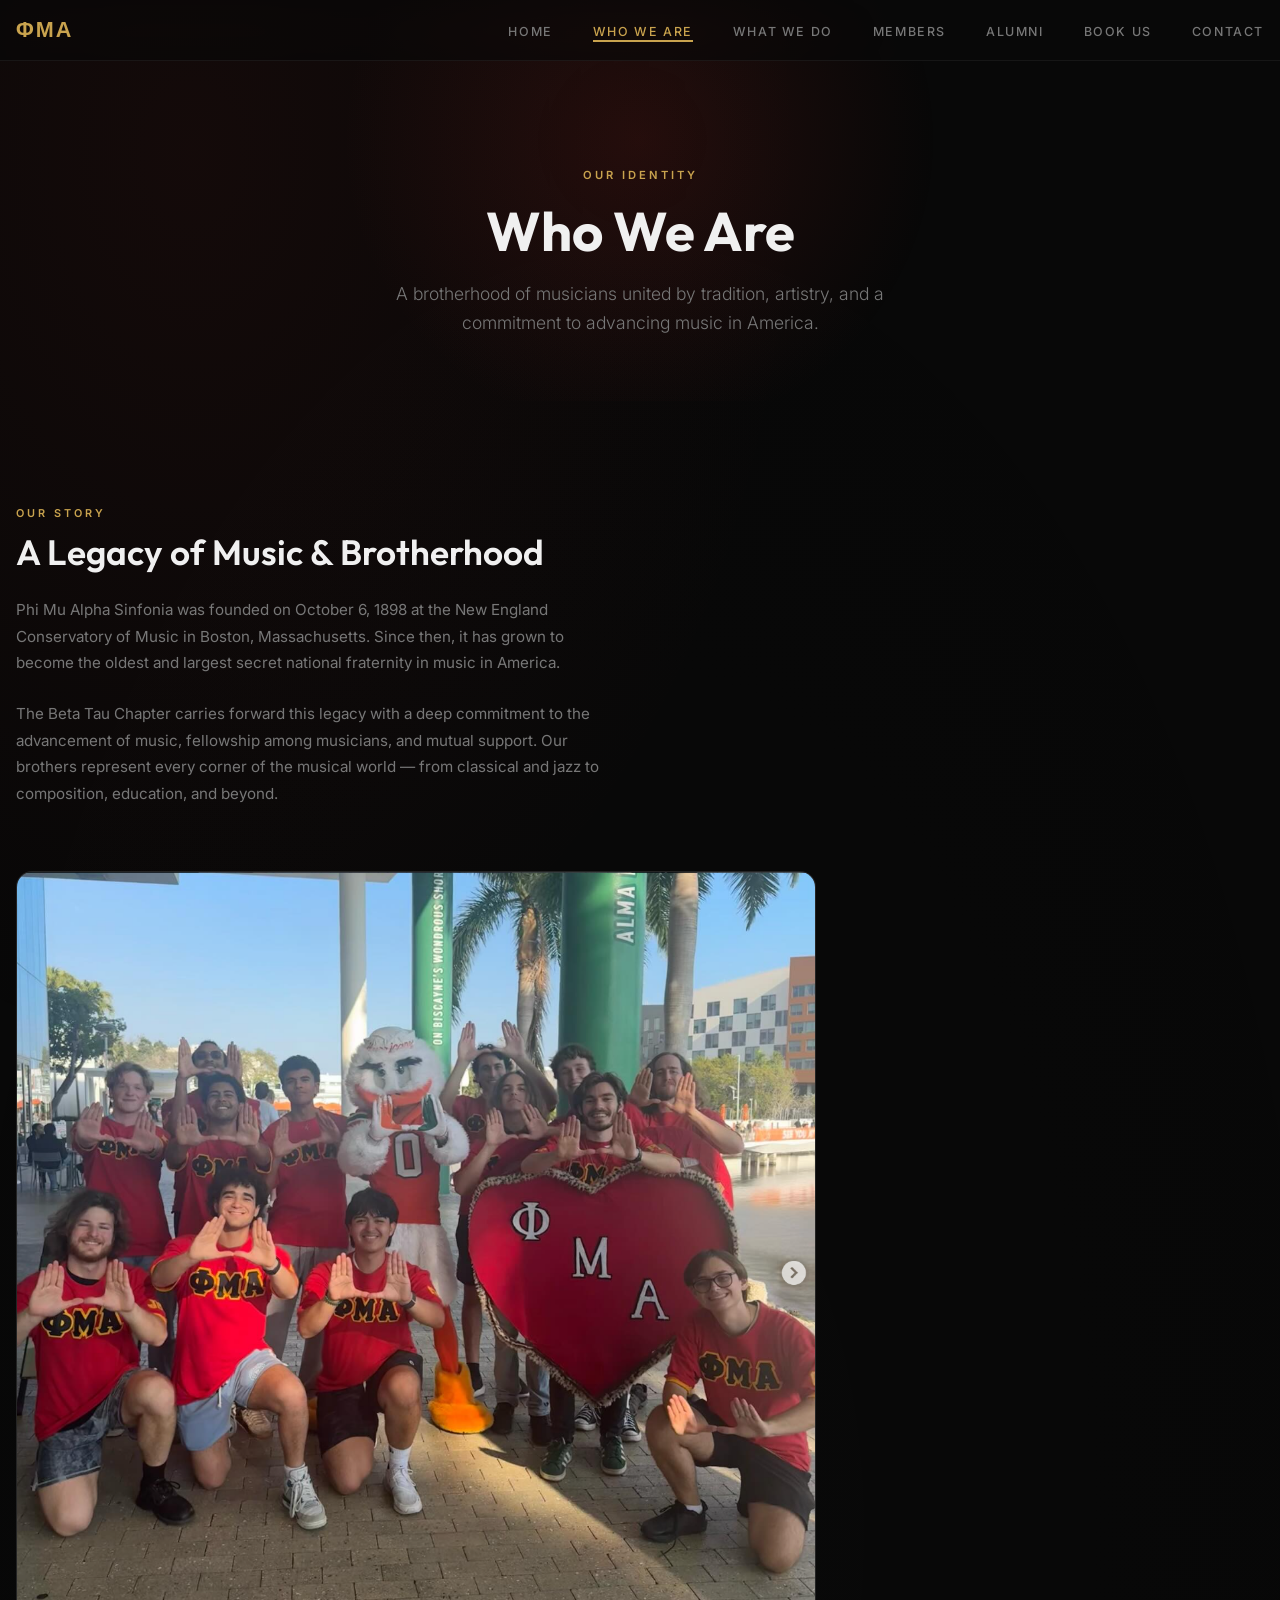
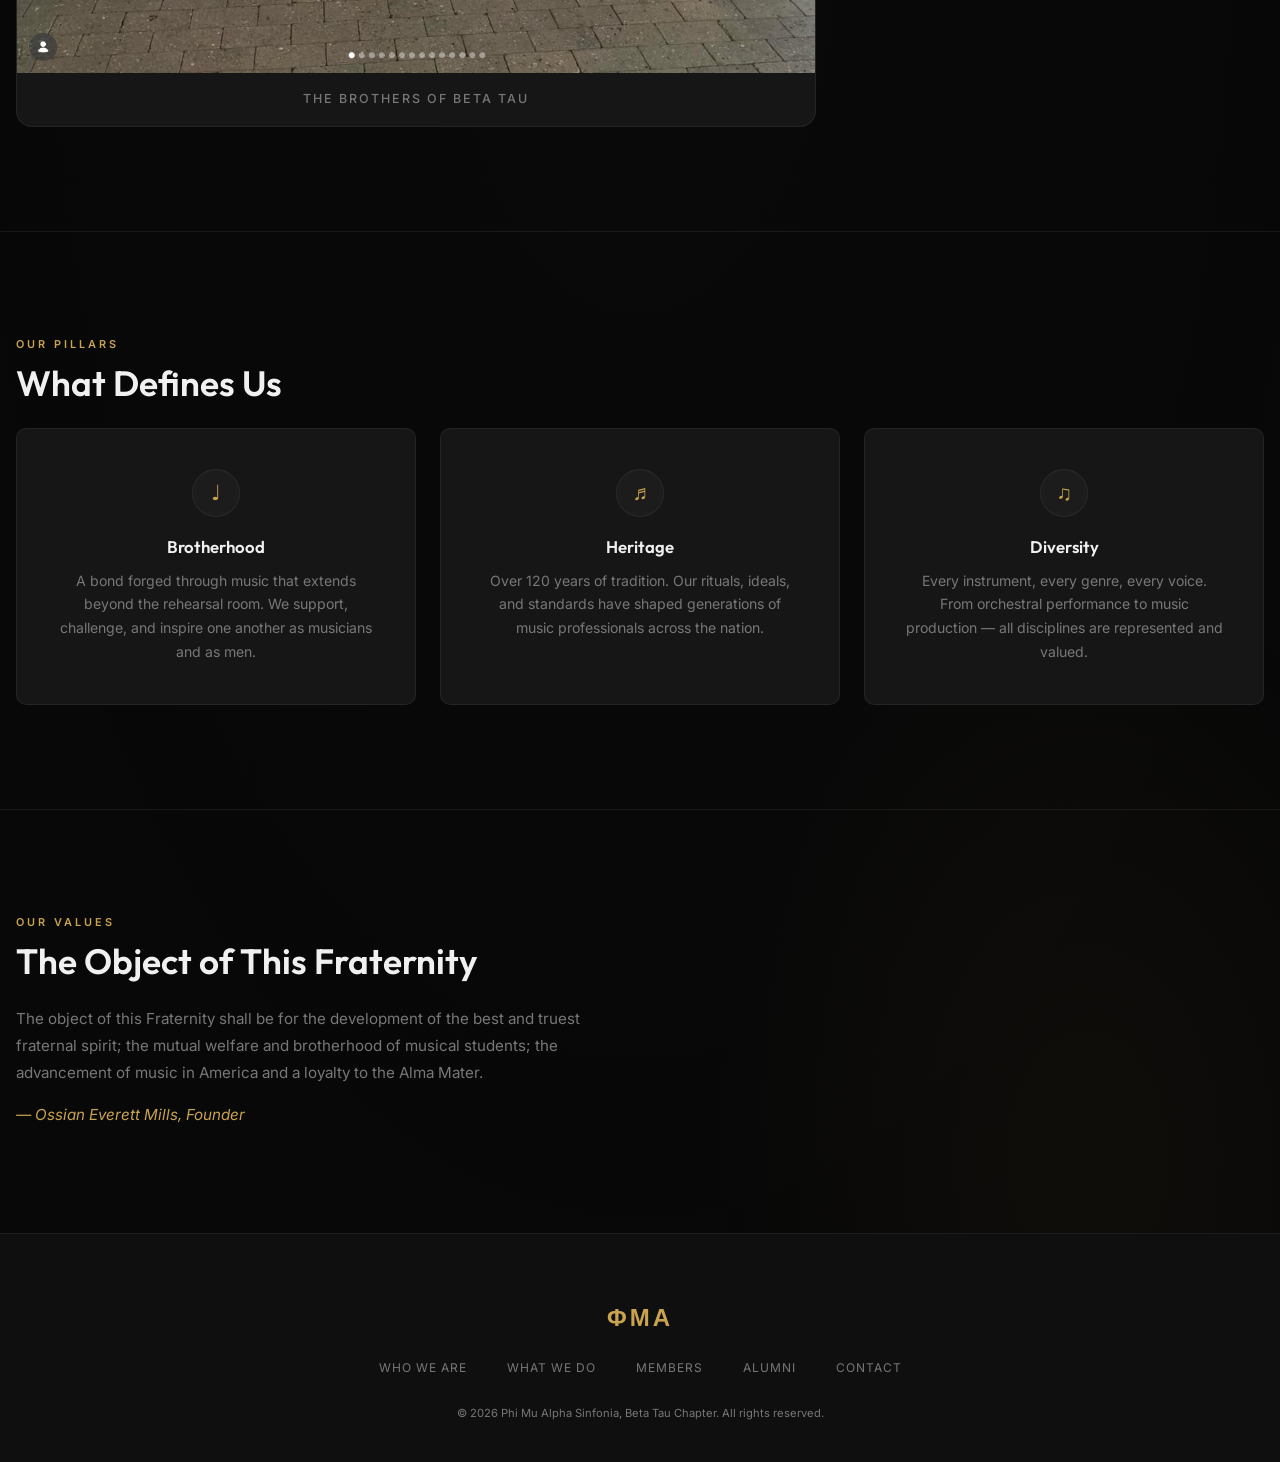
==== commit e7b48d44: "Added pictures of brothers" ====
--- a/music-directory/about.html
+++ b/music-directory/about.html
@@ -63,6 +63,12 @@
                     fellowship among musicians, and mutual support. Our brothers represent every corner of the musical
                     world — from classical and jazz to composition, education, and beyond.
                 </p>
+            </div>
+            <div class="reveal" style="margin-top: var(--space-xl); max-width: 800px;">
+                <div class="brothers-photo">
+                    <img src="assets/brothers-group.png" alt="Brothers of Phi Mu Alpha Sinfonia, Beta Tau Chapter" />
+                    <p class="photo-caption">The Brothers of Beta Tau</p>
+                </div>
             </div>
         </div>
     </section>
--- a/music-directory/styles.css
+++ b/music-directory/styles.css
@@ -1604,4 +1604,36 @@
     font-size: 0.82rem;
     color: var(--clr-text-dim);
     line-height: 1.5;
+}
+
+/* ============================================
+   BROTHERS GROUP PHOTO
+   ============================================ */
+.brothers-photo {
+    border-radius: var(--radius-lg);
+    overflow: hidden;
+    border: 1px solid var(--clr-border);
+    background: var(--clr-surface-2);
+    transition: border-color 0.45s, box-shadow 0.45s;
+}
+
+.brothers-photo:hover {
+    border-color: var(--clr-border-h);
+    box-shadow: 0 16px 48px rgba(0, 0, 0, 0.3);
+}
+
+.brothers-photo img {
+    width: 100%;
+    height: auto;
+    display: block;
+}
+
+.photo-caption {
+    text-align: center;
+    padding: var(--space-sm) var(--space-md);
+    font-size: 0.78rem;
+    font-weight: 500;
+    text-transform: uppercase;
+    letter-spacing: 2px;
+    color: var(--clr-text-dim);
 }
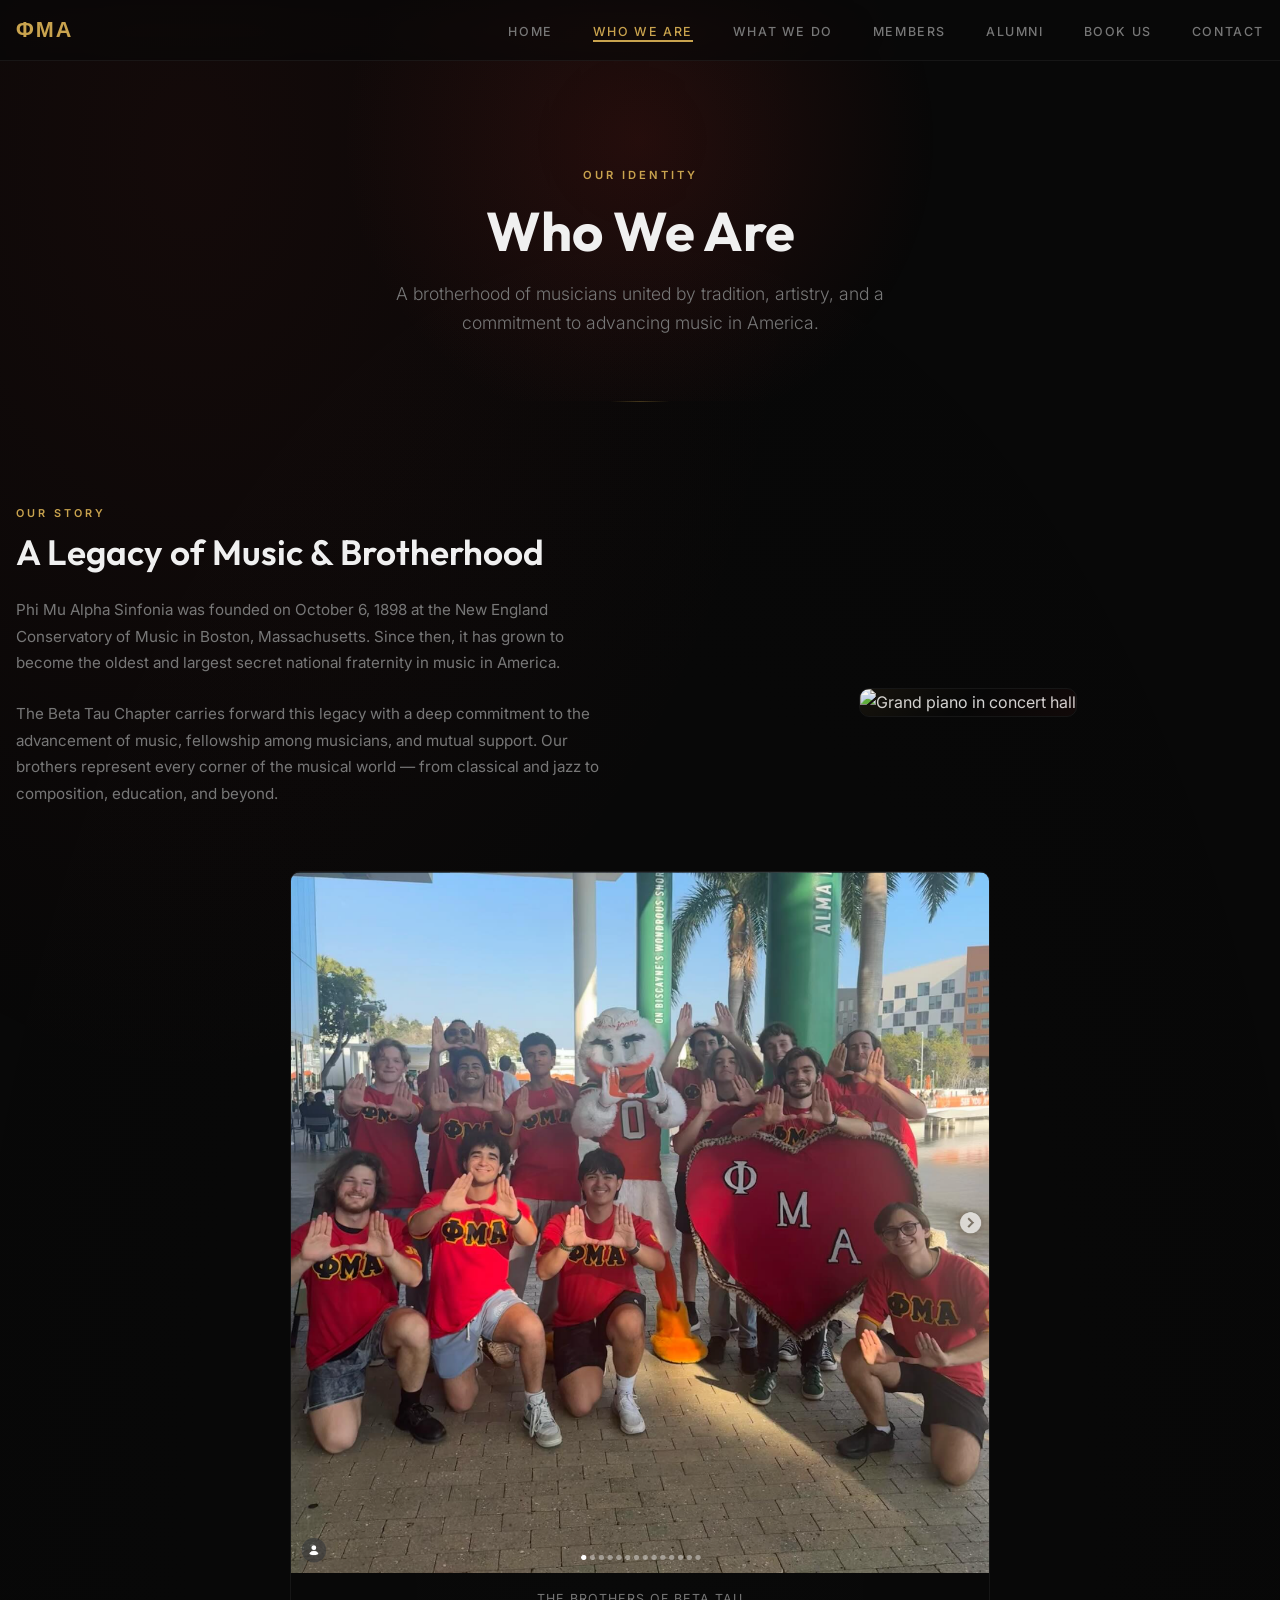
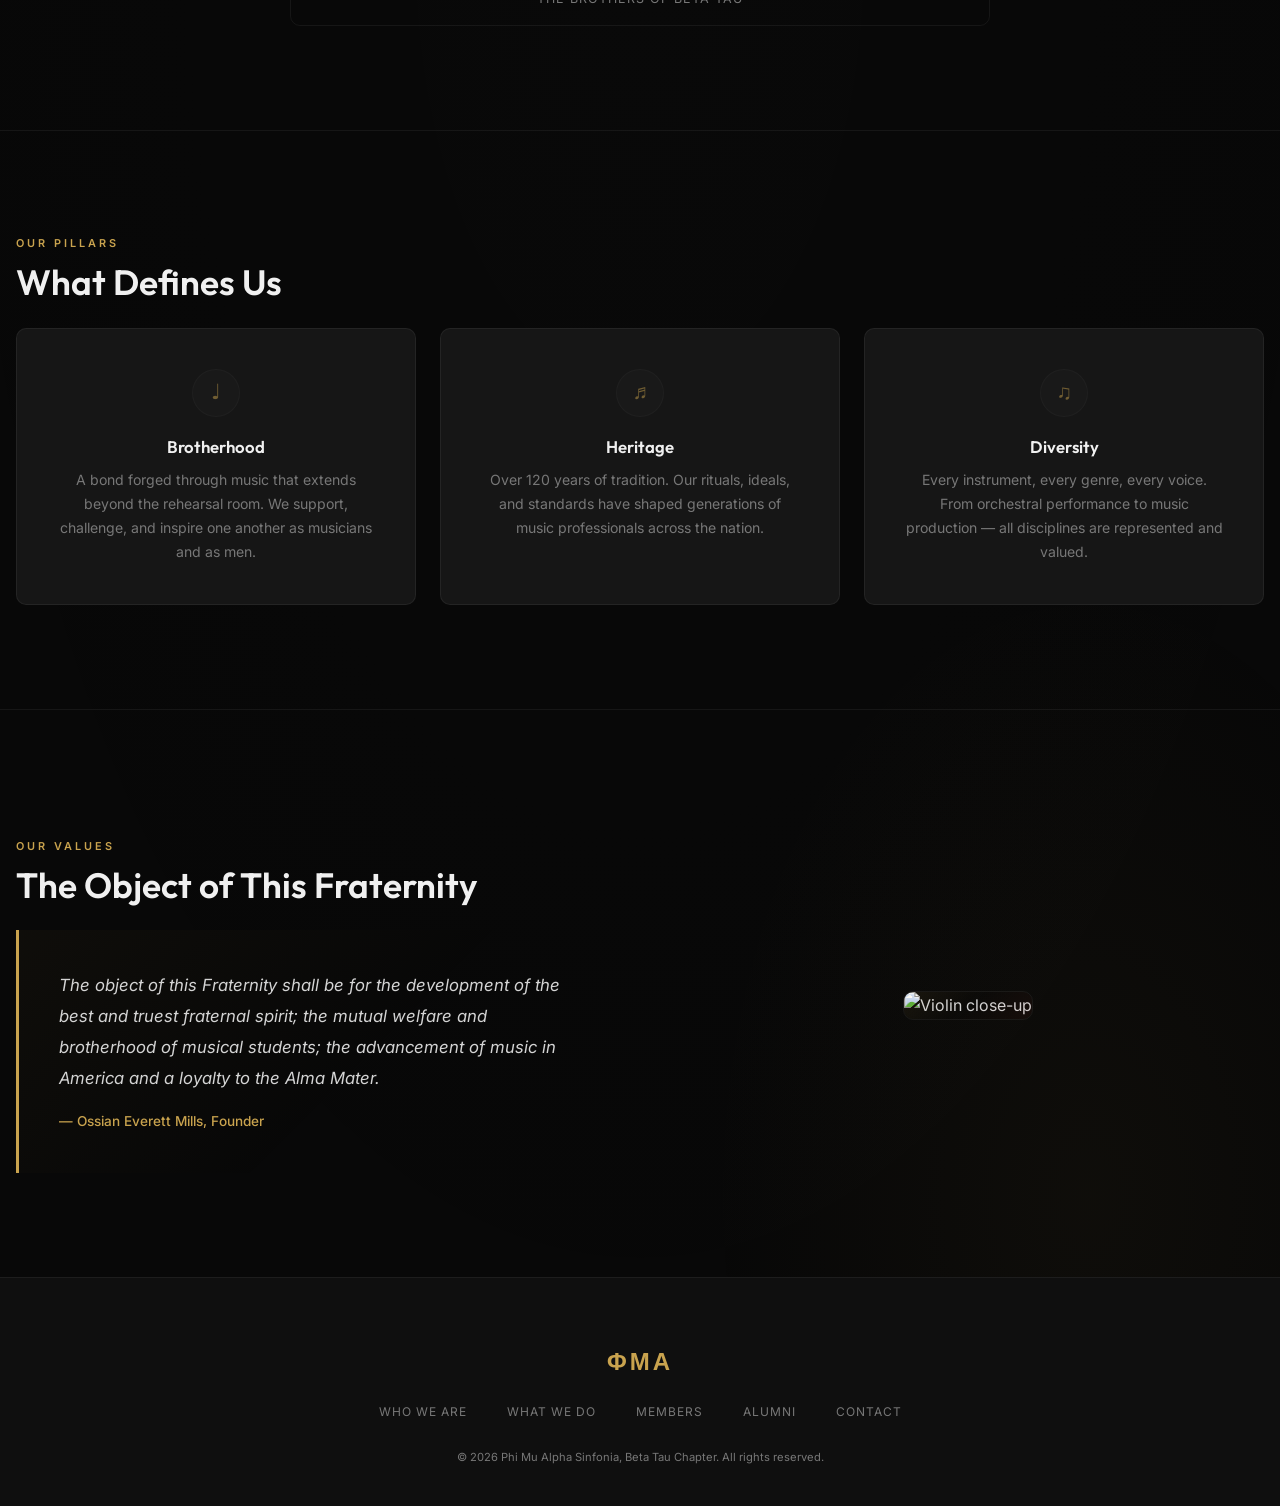
==== commit 3933e1e2: "Reworked who we are page but still incomplete" ====
--- a/music-directory/about.html
+++ b/music-directory/about.html
@@ -52,19 +52,30 @@
                 <p class="section-label">Our Story</p>
                 <h2 class="section-heading">A Legacy of Music &amp; Brotherhood</h2>
             </div>
-            <div class="reveal" style="max-width: 700px;">
-                <p class="section-text" style="margin-bottom: var(--space-md);">
-                    Phi Mu Alpha Sinfonia was founded on October 6, 1898 at the New England Conservatory of Music in
-                    Boston, Massachusetts. Since then, it has grown to become the oldest and largest secret national
-                    fraternity in music in America.
-                </p>
-                <p class="section-text">
-                    The Beta Tau Chapter carries forward this legacy with a deep commitment to the advancement of music,
-                    fellowship among musicians, and mutual support. Our brothers represent every corner of the musical
-                    world — from classical and jazz to composition, education, and beyond.
-                </p>
+            <div class="content-split">
+                <div class="content-split__text reveal">
+                    <p class="section-text" style="margin-bottom: var(--space-md);">
+                        Phi Mu Alpha Sinfonia was founded on October 6, 1898 at the New England Conservatory of Music in
+                        Boston, Massachusetts. Since then, it has grown to become the oldest and largest secret national
+                        fraternity in music in America.
+                    </p>
+                    <p class="section-text">
+                        The Beta Tau Chapter carries forward this legacy with a deep commitment to the advancement of
+                        music,
+                        fellowship among musicians, and mutual support. Our brothers represent every corner of the
+                        musical
+                        world — from classical and jazz to composition, education, and beyond.
+                    </p>
+                </div>
+                <div class="content-split__visual reveal">
+                    <div class="instrument-photo">
+                        <img src="https://images.unsplash.com/photo-1520523839897-bd0b52f945a0?w=600&h=500&fit=crop&q=80"
+                            alt="Grand piano in concert hall" loading="lazy" />
+                    </div>
+                </div>
             </div>
-            <div class="reveal" style="margin-top: var(--space-xl); max-width: 800px;">
+            <div class="reveal"
+                style="margin-top: var(--space-xl); max-width: 700px; margin-left: auto; margin-right: auto;">
                 <div class="brothers-photo">
                     <img src="assets/brothers-group.png" alt="Brothers of Phi Mu Alpha Sinfonia, Beta Tau Chapter" />
                     <p class="photo-caption">The Brothers of Beta Tau</p>
@@ -106,19 +117,25 @@
     <!-- VALUES -->
     <section class="section">
         <div class="container">
-            <div class="reveal">
-                <p class="section-label">Our Values</p>
-                <h2 class="section-heading">The Object of This Fraternity</h2>
-            </div>
-            <div class="reveal" style="max-width: 700px;">
-                <p class="section-text" style="margin-bottom: var(--space-sm);">
-                    The object of this Fraternity shall be for the development of the best and truest fraternal spirit;
-                    the mutual welfare and brotherhood of musical students; the advancement of music in America and a
-                    loyalty to the Alma Mater.
-                </p>
-                <p class="section-text" style="color: var(--clr-gold); font-style: italic;">
-                    — Ossian Everett Mills, Founder
-                </p>
+            <div class="content-split content-split--reverse">
+                <div class="content-split__visual reveal">
+                    <div class="instrument-photo">
+                        <img src="https://images.unsplash.com/photo-1507838153414-b4b713384a76?w=500&h=600&fit=crop&q=80"
+                            alt="Violin close-up" loading="lazy" />
+                    </div>
+                </div>
+                <div class="content-split__text reveal">
+                    <p class="section-label">Our Values</p>
+                    <h2 class="section-heading">The Object of This Fraternity</h2>
+                    <blockquote class="values-quote">
+                        <p>The object of this Fraternity shall be for the development of the best and truest fraternal
+                            spirit;
+                            the mutual welfare and brotherhood of musical students; the advancement of music in America
+                            and a
+                            loyalty to the Alma Mater.</p>
+                        <cite>— Ossian Everett Mills, Founder</cite>
+                    </blockquote>
+                </div>
             </div>
         </div>
     </section>
--- a/music-directory/styles.css
+++ b/music-directory/styles.css
@@ -77,6 +77,187 @@
     pointer-events: none;
 }
 
+/* ============================================
+   BACKGROUND INSTRUMENT SILHOUETTES
+   ============================================ */
+.bg-instruments {
+    position: fixed;
+    inset: 0;
+    z-index: -1;
+    pointer-events: none;
+    overflow: hidden;
+}
+
+.bg-inst {
+    position: absolute;
+    color: var(--clr-gold);
+    opacity: 0;
+    animation: bgInstFadeIn 2s var(--ease) forwards;
+}
+
+/* Grand Piano — large, bottom-left area */
+.bg-piano {
+    width: 320px;
+    bottom: -2%;
+    left: -2%;
+    animation: bgPianoIn 2.5s var(--ease) 0.5s forwards, bgFloatPiano 20s ease-in-out 3s infinite;
+}
+
+/* Acoustic Guitar — right side, mid-page */
+.bg-guitar {
+    width: 110px;
+    top: 30%;
+    right: 3%;
+    animation: bgGuitarIn 2.5s var(--ease) 1s forwards, bgFloatGuitar 18s ease-in-out 3.5s infinite;
+}
+
+/* Trumpet — top-right area */
+.bg-trumpet {
+    width: 220px;
+    top: 6%;
+    right: -1%;
+    color: var(--clr-red-light);
+    animation: bgTrumpetIn 2.5s var(--ease) 1.5s forwards, bgFloatTrumpet 22s ease-in-out 4s infinite;
+}
+
+/* Drum — bottom-right */
+.bg-drum {
+    width: 150px;
+    bottom: 8%;
+    right: 6%;
+    animation: bgDrumIn 2.5s var(--ease) 2s forwards, bgFloatDrum 16s ease-in-out 4.5s infinite;
+}
+
+/* Harp — left side, upper area */
+.bg-harp {
+    width: 130px;
+    top: 12%;
+    left: 3%;
+    color: var(--clr-gold-dim);
+    animation: bgHarpIn 2.5s var(--ease) 2.5s forwards, bgFloatHarp 24s ease-in-out 5s infinite;
+}
+
+/* Each instrument gets its own keyframes to preserve rotation */
+@keyframes bgPianoIn {
+    from {
+        opacity: 0;
+        transform: rotate(-12deg) scale(0.9);
+    }
+
+    to {
+        opacity: 0.08;
+        transform: rotate(-12deg) scale(1);
+    }
+}
+
+@keyframes bgFloatPiano {
+
+    0%,
+    100% {
+        transform: rotate(-12deg) translate(0, 0);
+    }
+
+    50% {
+        transform: rotate(-12deg) translate(5px, -8px);
+    }
+}
+
+@keyframes bgGuitarIn {
+    from {
+        opacity: 0;
+        transform: rotate(15deg) scale(0.9);
+    }
+
+    to {
+        opacity: 0.08;
+        transform: rotate(15deg) scale(1);
+    }
+}
+
+@keyframes bgFloatGuitar {
+
+    0%,
+    100% {
+        transform: rotate(15deg) translate(0, 0);
+    }
+
+    50% {
+        transform: rotate(15deg) translate(-4px, -6px);
+    }
+}
+
+@keyframes bgTrumpetIn {
+    from {
+        opacity: 0;
+        transform: rotate(-8deg) scale(0.9);
+    }
+
+    to {
+        opacity: 0.07;
+        transform: rotate(-8deg) scale(1);
+    }
+}
+
+@keyframes bgFloatTrumpet {
+
+    0%,
+    100% {
+        transform: rotate(-8deg) translate(0, 0);
+    }
+
+    50% {
+        transform: rotate(-8deg) translate(6px, -5px);
+    }
+}
+
+@keyframes bgDrumIn {
+    from {
+        opacity: 0;
+        transform: rotate(5deg) scale(0.9);
+    }
+
+    to {
+        opacity: 0.08;
+        transform: rotate(5deg) scale(1);
+    }
+}
+
+@keyframes bgFloatDrum {
+
+    0%,
+    100% {
+        transform: rotate(5deg) translate(0, 0);
+    }
+
+    50% {
+        transform: rotate(5deg) translate(-5px, -7px);
+    }
+}
+
+@keyframes bgHarpIn {
+    from {
+        opacity: 0;
+        transform: rotate(6deg) scale(0.9);
+    }
+
+    to {
+        opacity: 0.08;
+        transform: rotate(6deg) scale(1);
+    }
+}
+
+@keyframes bgFloatHarp {
+
+    0%,
+    100% {
+        transform: rotate(6deg) translate(0, 0);
+    }
+
+    50% {
+        transform: rotate(6deg) translate(4px, -6px);
+    }
+}
+
 a {
     color: inherit;
     text-decoration: none;
@@ -385,6 +566,341 @@
 }
 
 /* ============================================
+   CONTENT-SPLIT (two-column text + visual)
+   ============================================ */
+.content-split {
+    display: grid;
+    grid-template-columns: 1fr 1fr;
+    gap: var(--space-xl);
+    align-items: center;
+    margin-top: var(--space-md);
+}
+
+.content-split--reverse {
+    direction: rtl;
+}
+
+.content-split--reverse>* {
+    direction: ltr;
+}
+
+.content-split__text {
+    max-width: none;
+}
+
+.content-split__text .section-text {
+    max-width: none;
+}
+
+.content-split__visual {
+    display: flex;
+    align-items: center;
+    justify-content: center;
+}
+
+/* ============================================
+   INSTRUMENT PHOTOS (about page)
+   ============================================ */
+.instrument-photo {
+    border-radius: var(--radius-md);
+    overflow: hidden;
+    border: 1px solid var(--clr-border);
+    position: relative;
+    transition: transform 0.5s var(--ease), box-shadow 0.5s;
+}
+
+.instrument-photo:hover {
+    transform: translateY(-4px);
+    box-shadow: 0 16px 48px rgba(0, 0, 0, 0.4);
+}
+
+.instrument-photo img {
+    width: 100%;
+    height: 100%;
+    object-fit: cover;
+    display: block;
+}
+
+.instrument-photo::after {
+    content: '';
+    position: absolute;
+    inset: 0;
+    background: linear-gradient(135deg, rgba(201, 163, 78, 0.08) 0%, transparent 50%, rgba(184, 45, 36, 0.06) 100%);
+    pointer-events: none;
+}
+
+/* ============================================
+   DECORATIVE ILLUSTRATIONS
+   ============================================ */
+.deco-illustration {
+    width: 100%;
+    max-width: 280px;
+    color: var(--clr-gold);
+    opacity: 0.25;
+    filter: drop-shadow(0 0 20px var(--clr-gold-glow));
+    animation: decoFadeIn 1.5s var(--ease) forwards, decoDrift 12s ease-in-out 2s infinite;
+}
+
+.deco-illustration--large {
+    max-width: 200px;
+    opacity: 0.2;
+}
+
+@keyframes decoFadeIn {
+    from {
+        opacity: 0;
+        transform: scale(0.9) translateY(20px);
+    }
+
+    to {
+        opacity: 0.25;
+        transform: scale(1) translateY(0);
+    }
+}
+
+@keyframes decoDrift {
+
+    0%,
+    100% {
+        transform: translateY(0);
+    }
+
+    50% {
+        transform: translateY(-12px);
+    }
+}
+
+/* ============================================
+   VALUES BLOCKQUOTE
+   ============================================ */
+.values-quote {
+    position: relative;
+    padding: var(--space-lg) var(--space-lg);
+    border-left: 3px solid var(--clr-gold);
+    background: linear-gradient(135deg, rgba(201, 163, 78, 0.04) 0%, transparent 60%);
+    border-radius: 0 var(--radius-md) var(--radius-md) 0;
+    margin-top: var(--space-md);
+}
+
+.values-quote p {
+    font-size: 1.05rem;
+    color: var(--clr-text);
+    line-height: 1.85;
+    font-style: italic;
+}
+
+.values-quote cite {
+    display: block;
+    margin-top: var(--space-sm);
+    font-size: 0.85rem;
+    color: var(--clr-gold);
+    font-style: normal;
+    font-weight: 500;
+}
+
+/* ============================================
+   MISSION LIST & ITEMS
+   ============================================ */
+.mission-list {
+    display: flex;
+    flex-direction: column;
+    gap: var(--space-lg);
+    margin-top: var(--space-md);
+}
+
+.mission-item {
+    display: grid;
+    grid-template-columns: auto 1fr auto;
+    gap: var(--space-md);
+    align-items: start;
+    padding: var(--space-lg);
+    border: 1px solid var(--clr-border);
+    border-radius: var(--radius-md);
+    background: var(--clr-surface-2);
+    transition: transform 0.4s var(--ease), border-color 0.4s, box-shadow 0.4s;
+}
+
+.mission-item:hover {
+    transform: translateY(-3px);
+    border-color: var(--clr-border-h);
+    box-shadow: 0 12px 40px rgba(0, 0, 0, 0.25);
+}
+
+.mission-num {
+    font-family: var(--ff-heading);
+    font-size: 1.8rem;
+    font-weight: 700;
+    color: var(--clr-gold);
+    opacity: 0.4;
+    line-height: 1;
+    padding-top: 2px;
+    min-width: 40px;
+}
+
+.mission-item__content {
+    flex: 1;
+}
+
+.mission-item__content h3 {
+    font-family: var(--ff-heading);
+    font-size: 1.1rem;
+    font-weight: 600;
+    color: var(--clr-white);
+    margin-bottom: var(--space-xs);
+}
+
+.mission-item__content p {
+    font-size: 0.9rem;
+    color: var(--clr-text-dim);
+    line-height: 1.7;
+}
+
+.mission-item__icon {
+    width: 50px;
+    height: 50px;
+    color: var(--clr-gold);
+    flex-shrink: 0;
+    align-self: center;
+}
+
+.mission-item__icon svg {
+    width: 100%;
+    height: 100%;
+}
+
+/* Compact variant (no icon column) */
+.mission-item--compact {
+    grid-template-columns: auto 1fr;
+}
+
+/* Tall instrument photo that stays alongside content */
+.instrument-photo--tall {
+    position: sticky;
+    top: 100px;
+    height: fit-content;
+}
+
+.instrument-photo--tall img {
+    min-height: 400px;
+    max-height: 600px;
+    object-fit: cover;
+}
+
+/* Activities layout - aligns items at start */
+.content-split--activities {
+    align-items: start;
+}
+
+/* ============================================
+   CUSTOM CURSOR GLOW
+   ============================================ */
+.cursor-glow {
+    position: fixed;
+    top: 0;
+    left: 0;
+    width: 300px;
+    height: 300px;
+    border-radius: 50%;
+    background: radial-gradient(circle, rgba(201, 163, 78, 0.06) 0%, rgba(184, 45, 36, 0.03) 40%, transparent 70%);
+    pointer-events: none;
+    z-index: 9999;
+    transform: translate(-50%, -50%);
+    transition: opacity 0.4s;
+    opacity: 0;
+}
+
+.cursor-glow.active {
+    opacity: 1;
+}
+
+.cursor-dot {
+    position: fixed;
+    top: 0;
+    left: 0;
+    width: 6px;
+    height: 6px;
+    border-radius: 50%;
+    background: var(--clr-gold);
+    pointer-events: none;
+    z-index: 10000;
+    transform: translate(-50%, -50%);
+    opacity: 0;
+    transition: opacity 0.3s, transform 0.15s;
+    box-shadow: 0 0 8px var(--clr-gold-glow), 0 0 20px rgba(201, 163, 78, 0.2);
+}
+
+.cursor-dot.active {
+    opacity: 0.7;
+}
+
+/* ============================================
+   PILLARS GRID (about page)
+   ============================================ */
+.pillars-grid {
+    display: grid;
+    grid-template-columns: repeat(auto-fit, minmax(280px, 1fr));
+    gap: var(--space-lg);
+    margin-top: var(--space-md);
+}
+
+.pillar-card {
+    padding: var(--space-lg);
+    border: 1px solid var(--clr-border);
+    border-radius: var(--radius-md);
+    background: var(--clr-surface-2);
+    transition: transform 0.4s var(--ease), border-color 0.4s, box-shadow 0.4s;
+}
+
+.pillar-card:hover {
+    transform: translateY(-4px);
+    border-color: var(--clr-border-h);
+    box-shadow: 0 12px 40px rgba(0, 0, 0, 0.25);
+}
+
+.pillar-icon {
+    font-size: 2rem;
+    margin-bottom: var(--space-sm);
+    opacity: 0.5;
+}
+
+.pillar-card h3 {
+    font-family: var(--ff-heading);
+    font-size: 1.1rem;
+    font-weight: 600;
+    color: var(--clr-white);
+    margin-bottom: var(--space-xs);
+}
+
+.pillar-card p {
+    font-size: 0.88rem;
+    color: var(--clr-text-dim);
+    line-height: 1.7;
+}
+
+/* ============================================
+   BROTHERS PHOTO
+   ============================================ */
+.brothers-photo {
+    border-radius: var(--radius-md);
+    overflow: hidden;
+    border: 1px solid var(--clr-border);
+}
+
+.brothers-photo img {
+    width: 100%;
+    display: block;
+}
+
+.photo-caption {
+    text-align: center;
+    font-size: 0.78rem;
+    color: var(--clr-text-dim);
+    padding: var(--space-sm) 0;
+    letter-spacing: 1px;
+    text-transform: uppercase;
+}
+
+/* ============================================
    CARDS
    ============================================ */
 .card {
@@ -785,6 +1301,158 @@
     pointer-events: none;
 }
 
+/* ============================================
+   HERO TITLE SHIMMER EFFECT
+   ============================================ */
+.hero-title-shimmer {
+    background: linear-gradient(90deg,
+            var(--clr-white) 0%,
+            var(--clr-white) 35%,
+            var(--clr-gold) 50%,
+            var(--clr-white) 65%,
+            var(--clr-white) 100%);
+    background-size: 200% 100%;
+    -webkit-background-clip: text;
+    background-clip: text;
+    -webkit-text-fill-color: transparent;
+    animation: fadeUp 0.7s var(--ease) 0.4s forwards, titleShimmer 4s ease-in-out 2s infinite;
+    opacity: 0;
+}
+
+@keyframes titleShimmer {
+
+    0%,
+    100% {
+        background-position: 100% 50%;
+    }
+
+    50% {
+        background-position: 0% 50%;
+    }
+}
+
+/* ============================================
+   NOTE PARTICLES CANVAS
+   ============================================ */
+.note-particles {
+    position: absolute;
+    inset: 0;
+    z-index: 0;
+    pointer-events: none;
+}
+
+/* ============================================
+   HERO GLOW ORB (pulsing ambient light)
+   ============================================ */
+.hero-glow-orb {
+    position: absolute;
+    top: 50%;
+    left: 50%;
+    transform: translate(-50%, -50%);
+    width: 500px;
+    height: 500px;
+    border-radius: 50%;
+    background: radial-gradient(circle, rgba(184, 45, 36, 0.12) 0%, rgba(201, 163, 78, 0.06) 40%, transparent 70%);
+    pointer-events: none;
+    z-index: 0;
+    animation: glowPulse 5s ease-in-out infinite;
+}
+
+@keyframes glowPulse {
+
+    0%,
+    100% {
+        transform: translate(-50%, -50%) scale(1);
+        opacity: 0.6;
+    }
+
+    50% {
+        transform: translate(-50%, -50%) scale(1.15);
+        opacity: 1;
+    }
+}
+
+/* ============================================
+   SOUND WAVE DIVIDER
+   ============================================ */
+.wave-divider {
+    position: relative;
+    height: 40px;
+    color: var(--clr-gold-dim);
+    opacity: 0.35;
+    overflow: hidden;
+}
+
+.wave-divider svg {
+    width: 100%;
+    height: 100%;
+    display: block;
+}
+
+.wave-path {
+    stroke-dasharray: 8 4;
+    animation: waveDash 3s linear infinite;
+}
+
+.wave-2 {
+    opacity: 0.4;
+    animation: waveDash 3s linear infinite reverse;
+}
+
+@keyframes waveDash {
+    to {
+        stroke-dashoffset: -24;
+    }
+}
+
+/* ============================================
+   STAT COUNTER ANIMATION
+   ============================================ */
+.stat-item .stat-number {
+    transition: transform 0.4s var(--ease);
+}
+
+.stat-item:hover .stat-number {
+    transform: scale(1.1);
+}
+
+/* ============================================
+   PREVIEW CARD GRADIENT BORDER (hover)
+   ============================================ */
+.preview-card {
+    position: relative;
+}
+
+.preview-card::before {
+    content: '';
+    position: absolute;
+    inset: -1px;
+    border-radius: var(--radius-md);
+    background: linear-gradient(135deg, var(--clr-red), var(--clr-gold), var(--clr-red));
+    background-size: 300% 300%;
+    z-index: -1;
+    opacity: 0;
+    transition: opacity 0.5s var(--ease);
+    animation: gradientShift 4s ease-in-out infinite;
+}
+
+.preview-card:hover::before {
+    opacity: 1;
+}
+
+@keyframes gradientShift {
+
+    0%,
+    100% {
+        background-position: 0% 50%;
+    }
+
+    50% {
+        background-position: 100% 50%;
+    }
+}
+
+
 .home-hero-content {
     position: relative;
     z-index: 1;
@@ -803,7 +1471,7 @@
     animation: fadeUp 0.7s var(--ease) 0.2s forwards;
 }
 
-.home-hero h1 {
+.home-hero h1:not(.hero-title-shimmer) {
     font-family: var(--ff-heading);
     font-size: clamp(2.6rem, 6.5vw, 4.5rem);
     font-weight: 700;
@@ -812,6 +1480,14 @@
     margin-bottom: var(--space-md);
     opacity: 0;
     animation: fadeUp 0.7s var(--ease) 0.4s forwards;
+}
+
+.home-hero h1.hero-title-shimmer {
+    font-family: var(--ff-heading);
+    font-size: clamp(2.6rem, 6.5vw, 4.5rem);
+    font-weight: 700;
+    line-height: 1.08;
+    margin-bottom: var(--space-md);
 }
 
 .home-hero .lead {
@@ -873,6 +1549,247 @@
         opacity: 1;
         transform: scaleY(1);
     }
+}
+
+/* ============================================
+   PAGE TRANSITION OVERLAY
+   ============================================ */
+.page-transition {
+    position: fixed;
+    inset: 0;
+    z-index: 9999;
+    background: var(--clr-bg);
+    pointer-events: none;
+    opacity: 0;
+    transition: opacity 0.45s var(--ease);
+}
+
+.page-transition.active {
+    opacity: 1;
+    pointer-events: all;
+}
+
+/* ============================================
+   FLOATING MUSIC INSTRUMENTS (hero)
+   ============================================ */
+.hero-instruments {
+    position: absolute;
+    inset: 0;
+    z-index: 0;
+    pointer-events: none;
+    overflow: hidden;
+}
+
+.instrument-float {
+    position: absolute;
+    color: var(--clr-gold);
+    opacity: 0;
+    animation: instrumentFadeIn 1.2s var(--ease) forwards;
+    filter: drop-shadow(0 0 12px var(--clr-gold-glow));
+    --parallax-x: 0px;
+    --parallax-y: 0px;
+    translate: var(--parallax-x) var(--parallax-y);
+    transition: translate 0.6s var(--ease);
+}
+
+/* --- Treble Clef --- */
+.inst-treble {
+    width: 55px;
+    top: 12%;
+    left: 6%;
+    opacity: 0;
+    animation:
+        instrumentFadeIn 1.2s var(--ease) 0.3s forwards,
+        floatDrift1 8s ease-in-out 1.5s infinite;
+}
+
+/* --- Eighth Note --- */
+.inst-note1 {
+    width: 32px;
+    top: 22%;
+    right: 8%;
+    color: var(--clr-red-light);
+    opacity: 0;
+    animation:
+        instrumentFadeIn 1.2s var(--ease) 0.5s forwards,
+        floatDrift2 7s ease-in-out 1.7s infinite;
+    filter: drop-shadow(0 0 10px var(--clr-red-glow));
+}
+
+/* --- Double Beamed Notes --- */
+.inst-notes2 {
+    width: 50px;
+    bottom: 28%;
+    left: 10%;
+    opacity: 0;
+    animation:
+        instrumentFadeIn 1.2s var(--ease) 0.7s forwards,
+        floatDrift3 9s ease-in-out 1.9s infinite;
+}
+
+/* --- Quarter Note --- */
+.inst-note3 {
+    width: 26px;
+    top: 38%;
+    right: 14%;
+    color: var(--clr-gold-dim);
+    opacity: 0;
+    animation:
+        instrumentFadeIn 1.2s var(--ease) 0.9s forwards,
+        floatDrift4 6.5s ease-in-out 2.1s infinite;
+}
+
+/* --- Saxophone --- */
+.inst-sax {
+    width: 42px;
+    bottom: 18%;
+    right: 6%;
+    color: var(--clr-gold);
+    opacity: 0;
+    animation:
+        instrumentFadeIn 1.2s var(--ease) 1.1s forwards,
+        floatDrift1 10s ease-in-out 2.3s infinite;
+}
+
+/* --- Violin --- */
+.inst-violin {
+    width: 35px;
+    top: 55%;
+    left: 5%;
+    color: var(--clr-red-light);
+    opacity: 0;
+    animation:
+        instrumentFadeIn 1.2s var(--ease) 1.3s forwards,
+        floatDrift2 8.5s ease-in-out 2.5s infinite;
+    filter: drop-shadow(0 0 10px var(--clr-red-glow));
+}
+
+/* --- Staff Lines --- */
+.inst-staff {
+    width: 100px;
+    top: 75%;
+    right: 12%;
+    color: var(--clr-gold-dim);
+    opacity: 0;
+    animation:
+        instrumentFadeIn 1.2s var(--ease) 1.5s forwards,
+        floatDrift3 11s ease-in-out 2.7s infinite;
+}
+
+/* --- Float drift keyframes (different patterns) --- */
+@keyframes instrumentFadeIn {
+    from {
+        opacity: 0;
+        transform: translateY(20px) scale(0.85);
+    }
+
+    to {
+        opacity: 0.3;
+        transform: translateY(0) scale(1);
+    }
+}
+
+@keyframes floatDrift1 {
+
+    0%,
+    100% {
+        transform: translate(0, 0) rotate(0deg);
+    }
+
+    25% {
+        transform: translate(6px, -12px) rotate(3deg);
+    }
+
+    50% {
+        transform: translate(-4px, -8px) rotate(-2deg);
+    }
+
+    75% {
+        transform: translate(3px, -16px) rotate(1.5deg);
+    }
+}
+
+@keyframes floatDrift2 {
+
+    0%,
+    100% {
+        transform: translate(0, 0) rotate(0deg);
+    }
+
+    25% {
+        transform: translate(-8px, -10px) rotate(-3deg);
+    }
+
+    50% {
+        transform: translate(5px, -18px) rotate(2deg);
+    }
+
+    75% {
+        transform: translate(-3px, -6px) rotate(-1deg);
+    }
+}
+
+@keyframes floatDrift3 {
+
+    0%,
+    100% {
+        transform: translate(0, 0) rotate(0deg);
+    }
+
+    33% {
+        transform: translate(10px, -14px) rotate(4deg);
+    }
+
+    66% {
+        transform: translate(-7px, -10px) rotate(-3deg);
+    }
+}
+
+@keyframes floatDrift4 {
+
+    0%,
+    100% {
+        transform: translate(0, 0) rotate(0deg);
+    }
+
+    20% {
+        transform: translate(-5px, -8px) rotate(-2deg);
+    }
+
+    40% {
+        transform: translate(8px, -15px) rotate(3deg);
+    }
+
+    60% {
+        transform: translate(-3px, -20px) rotate(-1deg);
+    }
+
+    80% {
+        transform: translate(6px, -10px) rotate(2deg);
+    }
+}
+
+/* ============================================
+   ENHANCED SECTION TRANSITIONS
+   ============================================ */
+.section {
+    position: relative;
+}
+
+.section::before {
+    content: '';
+    position: absolute;
+    top: 0;
+    left: 50%;
+    transform: translateX(-50%);
+    width: 60px;
+    height: 1px;
+    background: linear-gradient(90deg, transparent, var(--clr-gold-dim), transparent);
+    opacity: 0.4;
+}
+
+.section+.section::before {
+    display: none;
 }
 
 /* ============================================
@@ -1258,6 +2175,12 @@
     .resources-grid {
         grid-template-columns: 1fr;
     }
+
+    /* Hide floating instruments on mobile */
+    .hero-instruments,
+    .bg-instruments {
+        display: none;
+    }
 }
 
 /* ============================================
@@ -1607,33 +2530,96 @@
 }
 
 /* ============================================
-   BROTHERS GROUP PHOTO
-   ============================================ */
-.brothers-photo {
-    border-radius: var(--radius-lg);
-    overflow: hidden;
-    border: 1px solid var(--clr-border);
-    background: var(--clr-surface-2);
-    transition: border-color 0.45s, box-shadow 0.45s;
-}
-
-.brothers-photo:hover {
-    border-color: var(--clr-border-h);
-    box-shadow: 0 16px 48px rgba(0, 0, 0, 0.3);
-}
-
-.brothers-photo img {
-    width: 100%;
-    height: auto;
-    display: block;
-}
-
-.photo-caption {
-    text-align: center;
-    padding: var(--space-sm) var(--space-md);
-    font-size: 0.78rem;
-    font-weight: 500;
-    text-transform: uppercase;
-    letter-spacing: 2px;
-    color: var(--clr-text-dim);
+   RESPONSIVE — MOBILE (max 768px)
+   ============================================ */
+@media (max-width: 768px) {
+
+    /* Stack the nav for mobile */
+    .nav-links {
+        position: fixed;
+        top: 0;
+        left: 0;
+        right: 0;
+        bottom: 0;
+        background: var(--clr-bg);
+        flex-direction: column;
+        align-items: center;
+        justify-content: center;
+        gap: var(--space-lg);
+        transform: translateY(-100%);
+        transition: transform 0.45s var(--ease);
+        z-index: 998;
+    }
+
+    .nav-links.active {
+        transform: translateY(0);
+    }
+
+    .nav-toggle {
+        display: flex;
+    }
+
+    /* Content splits stack on mobile */
+    .content-split {
+        grid-template-columns: 1fr;
+    }
+
+    .content-split--reverse {
+        direction: ltr;
+    }
+
+    .content-split__visual {
+        display: none;
+    }
+
+    /* Mission items simplify */
+    .mission-item {
+        grid-template-columns: auto 1fr;
+    }
+
+    .mission-item__icon {
+        display: none;
+    }
+
+    /* Stat and preview grids stack */
+    .stat-row {
+        grid-template-columns: repeat(2, 1fr);
+    }
+
+    .preview-grid {
+        grid-template-columns: 1fr;
+    }
+
+    .home-hero h1:not(.hero-title-shimmer),
+    .home-hero h1.hero-title-shimmer {
+        font-size: clamp(2rem, 8vw, 3rem);
+    }
+
+    .services-grid {
+        grid-template-columns: 1fr;
+    }
+
+    .resources-grid {
+        grid-template-columns: 1fr;
+    }
+
+    /* Hide floating/bg instruments on mobile */
+    .hero-instruments,
+    .bg-instruments {
+        display: none;
+    }
+
+    .note-particles {
+        display: none;
+    }
+
+    .hero-glow-orb {
+        width: 300px;
+        height: 300px;
+    }
+
+    .cursor-glow,
+    .cursor-dot {
+        display: none !important;
+    }
 }
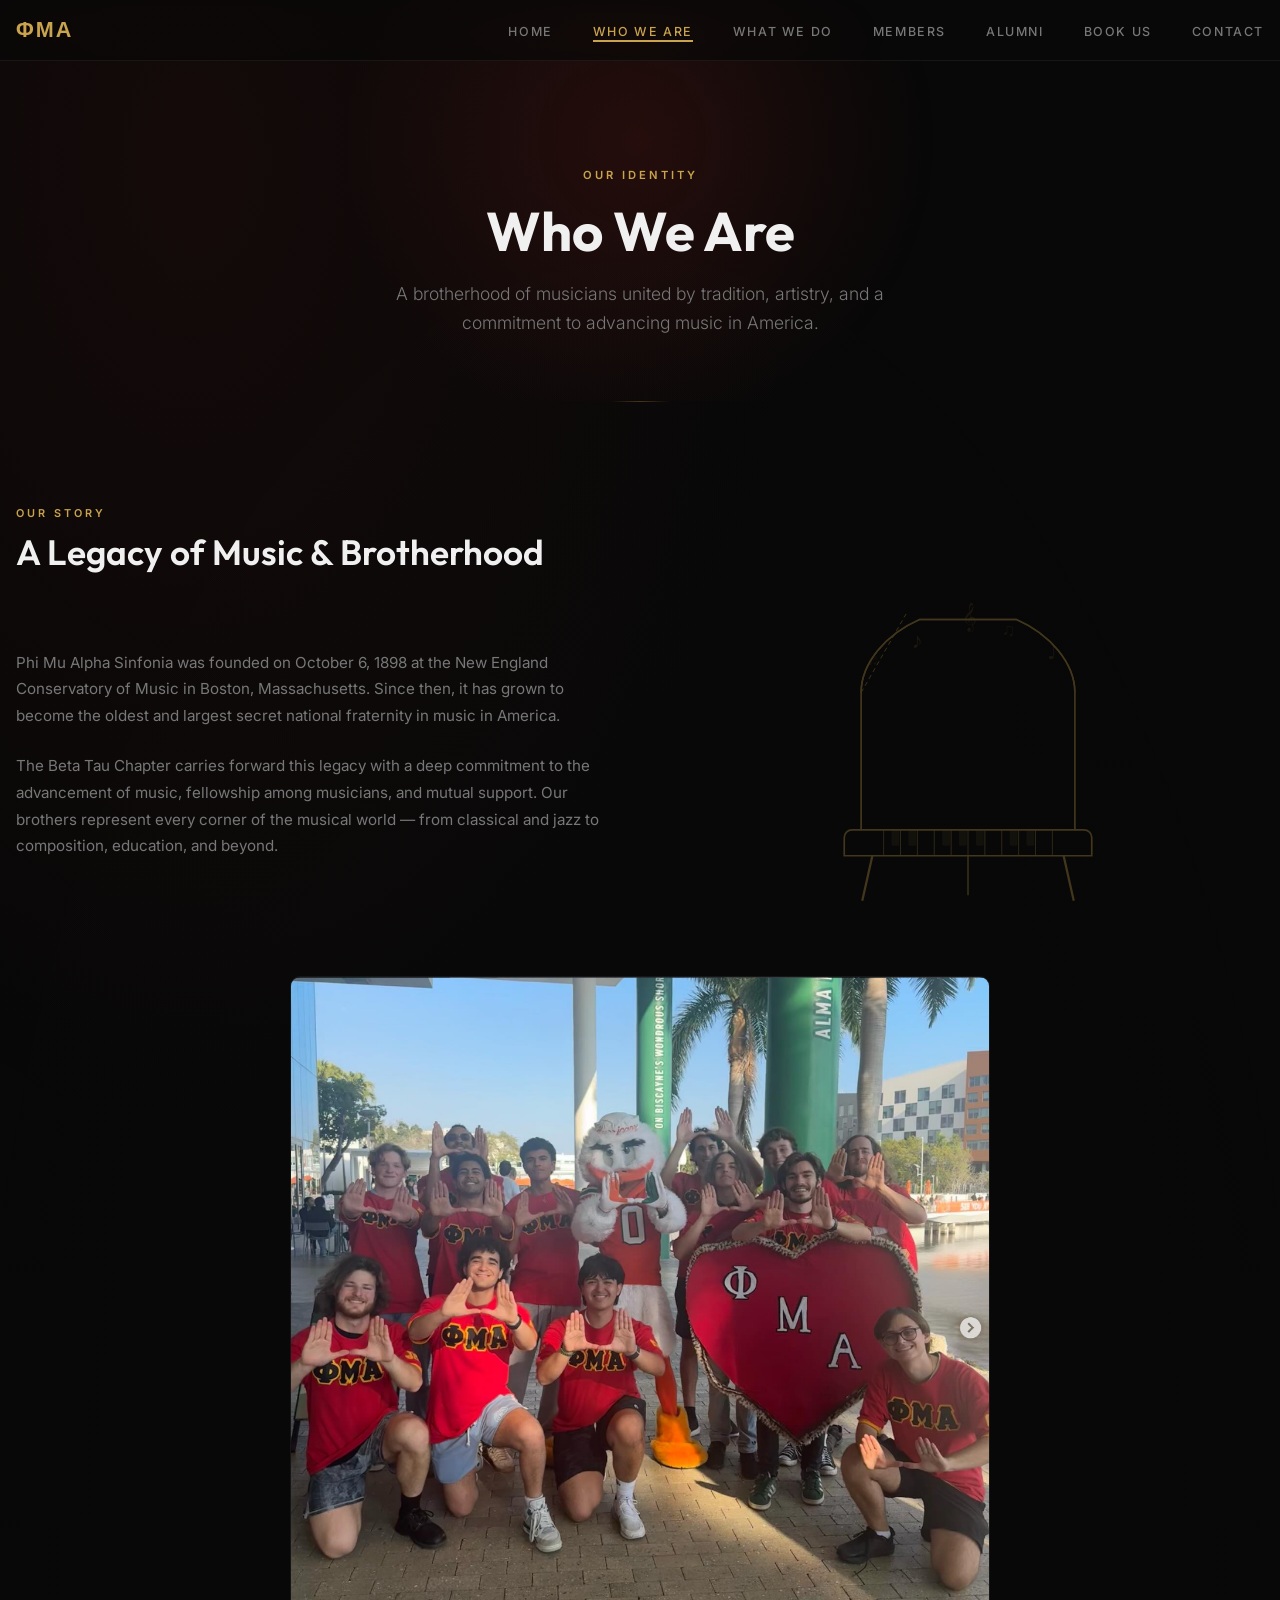
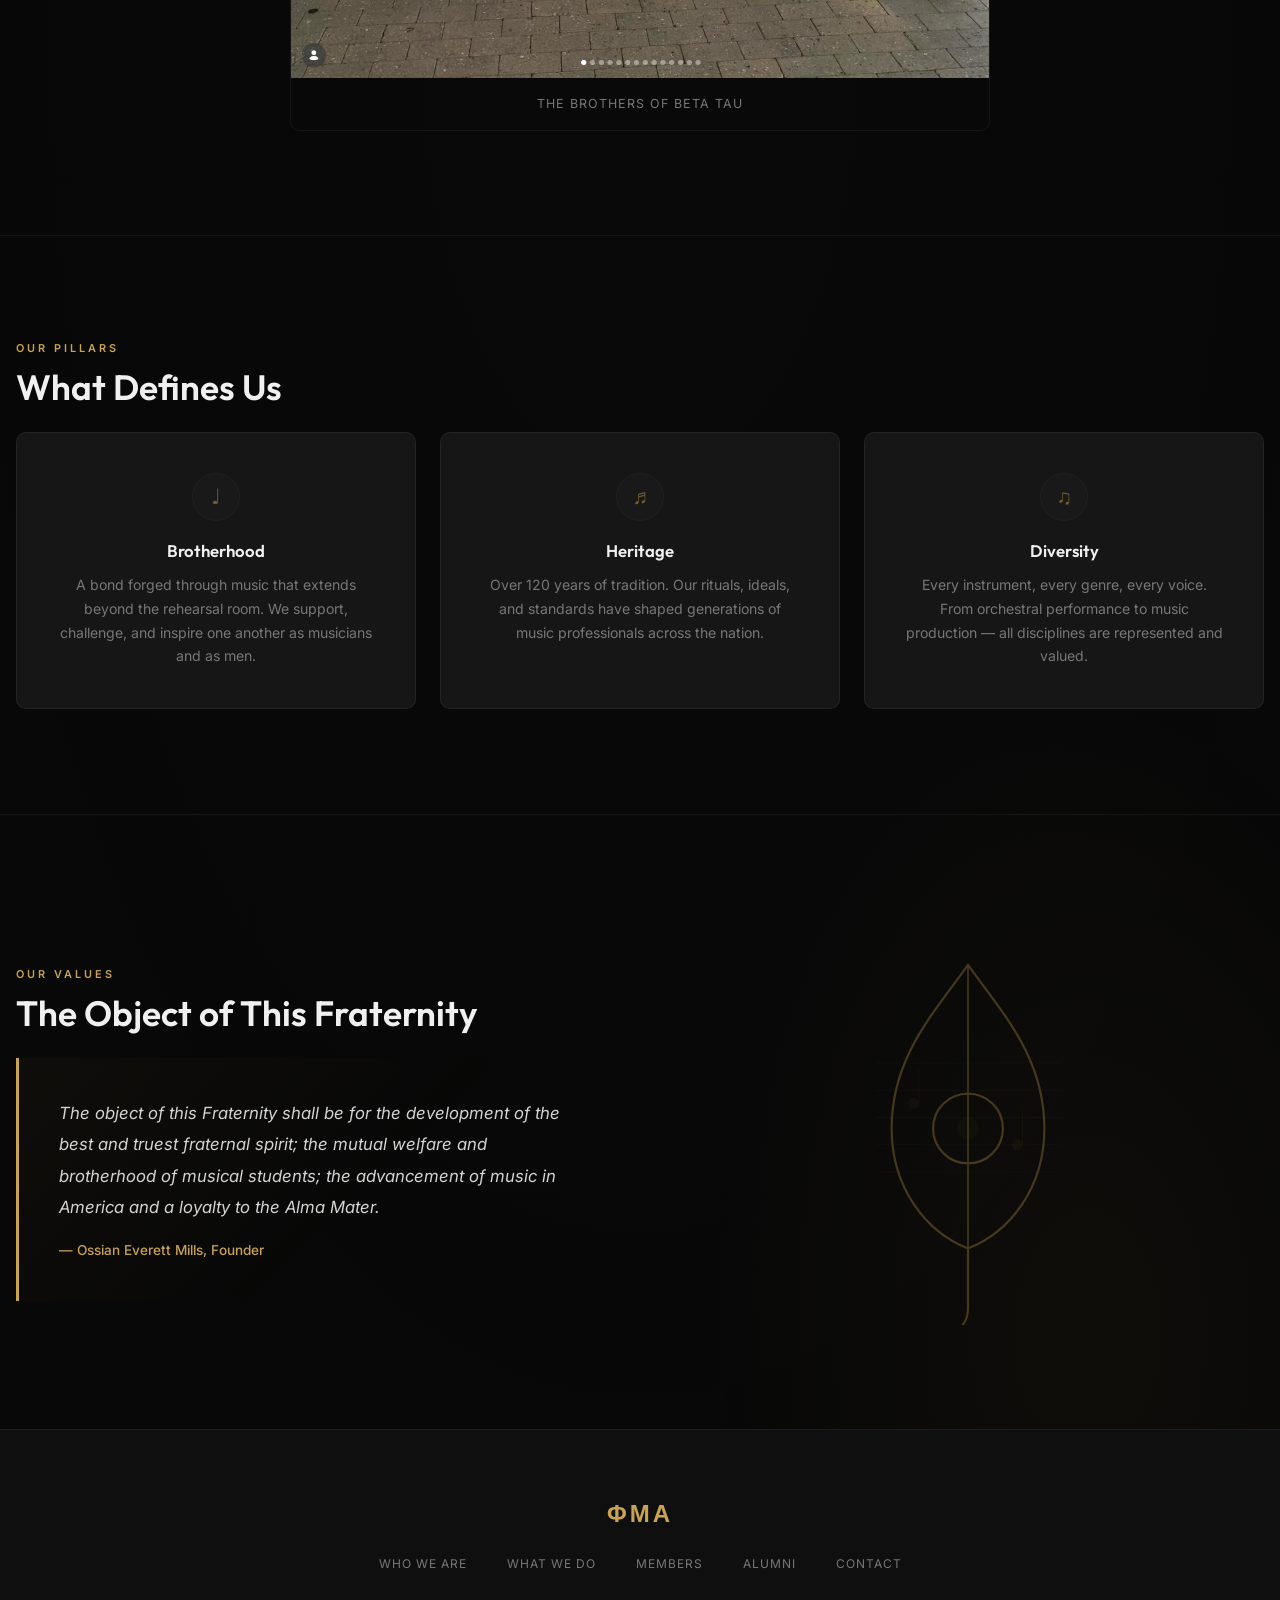
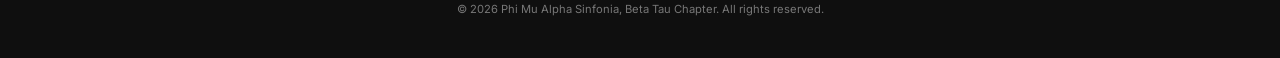
==== commit 4a1830e1: "Minor Bug Fixes" ====
--- a/music-directory/about.html
+++ b/music-directory/about.html
@@ -67,11 +67,48 @@
                         world — from classical and jazz to composition, education, and beyond.
                     </p>
                 </div>
-                <div class="content-split__visual reveal">
-                    <div class="instrument-photo">
-                        <img src="https://images.unsplash.com/photo-1520523839897-bd0b52f945a0?w=600&h=500&fit=crop&q=80"
-                            alt="Grand piano in concert hall" loading="lazy" />
-                    </div>
+                <div class="content-split__visual reveal" aria-hidden="true">
+                    <!-- Decorative Grand Piano -->
+                    <svg class="deco-illustration" viewBox="0 0 320 280" fill="none" xmlns="http://www.w3.org/2000/svg">
+                        <!-- Piano body -->
+                        <path d="M50 230h220v-16c0-4-3-7-7-7H57c-4 0-7 3-7 7v16z" stroke="currentColor"
+                            stroke-width="1.5" />
+                        <path d="M65 207V85c0-26 22-52 52-65h86c30 13 52 39 52 65v122" stroke="currentColor"
+                            stroke-width="1.5" />
+                        <path d="M65 85c0-26 22-52 52-65h86c30 13 52 39 52 65" stroke="currentColor"
+                            stroke-width="1.2" />
+                        <path d="M65 85L105 15" stroke="currentColor" stroke-width="0.8" stroke-dasharray="4 3" />
+                        <!-- Keyboard -->
+                        <line x1="85" y1="207" x2="85" y2="230" stroke="currentColor" stroke-width="0.6" />
+                        <line x1="100" y1="207" x2="100" y2="230" stroke="currentColor" stroke-width="0.6" />
+                        <line x1="115" y1="207" x2="115" y2="230" stroke="currentColor" stroke-width="0.6" />
+                        <line x1="130" y1="207" x2="130" y2="230" stroke="currentColor" stroke-width="0.6" />
+                        <line x1="145" y1="207" x2="145" y2="230" stroke="currentColor" stroke-width="0.6" />
+                        <line x1="160" y1="207" x2="160" y2="230" stroke="currentColor" stroke-width="0.6" />
+                        <line x1="175" y1="207" x2="175" y2="230" stroke="currentColor" stroke-width="0.6" />
+                        <line x1="190" y1="207" x2="190" y2="230" stroke="currentColor" stroke-width="0.6" />
+                        <line x1="205" y1="207" x2="205" y2="230" stroke="currentColor" stroke-width="0.6" />
+                        <line x1="220" y1="207" x2="220" y2="230" stroke="currentColor" stroke-width="0.6" />
+                        <line x1="235" y1="207" x2="235" y2="230" stroke="currentColor" stroke-width="0.6" />
+                        <!-- Black keys -->
+                        <rect x="92" y="207" width="7" height="14" fill="currentColor" opacity="0.2" rx="1" />
+                        <rect x="107" y="207" width="7" height="14" fill="currentColor" opacity="0.2" rx="1" />
+                        <rect x="137" y="207" width="7" height="14" fill="currentColor" opacity="0.2" rx="1" />
+                        <rect x="152" y="207" width="7" height="14" fill="currentColor" opacity="0.2" rx="1" />
+                        <rect x="167" y="207" width="7" height="14" fill="currentColor" opacity="0.2" rx="1" />
+                        <rect x="197" y="207" width="7" height="14" fill="currentColor" opacity="0.2" rx="1" />
+                        <rect x="212" y="207" width="7" height="14" fill="currentColor" opacity="0.2" rx="1" />
+                        <!-- Legs -->
+                        <line x1="75" y1="230" x2="66" y2="270" stroke="currentColor" stroke-width="2" />
+                        <line x1="245" y1="230" x2="254" y2="270" stroke="currentColor" stroke-width="2" />
+                        <line x1="160" y1="230" x2="160" y2="265" stroke="currentColor" stroke-width="1.2" />
+                        <!-- Floating notes -->
+                        <text x="110" y="45" font-size="20" fill="currentColor" opacity="0.35">♪</text>
+                        <text x="190" y="35" font-size="16" fill="currentColor" opacity="0.25">♫</text>
+                        <text x="230" y="55" font-size="18" fill="currentColor" opacity="0.3">♩</text>
+                        <text x="70" y="60" font-size="14" fill="currentColor" opacity="0.2">♬</text>
+                        <text x="155" y="25" font-size="22" fill="currentColor" opacity="0.3">𝄞</text>
+                    </svg>
                 </div>
             </div>
             <div class="reveal"
@@ -92,19 +129,19 @@
                 <h2 class="section-heading">What Defines Us</h2>
             </div>
             <div class="pillars-grid stagger">
-                <div class="pillar-card reveal">
+                <div class="pillar-card reveal" data-tilt>
                     <div class="pillar-icon">♩</div>
                     <h3>Brotherhood</h3>
                     <p>A bond forged through music that extends beyond the rehearsal room. We support, challenge, and
                         inspire one another as musicians and as men.</p>
                 </div>
-                <div class="pillar-card reveal">
+                <div class="pillar-card reveal" data-tilt>
                     <div class="pillar-icon">♬</div>
                     <h3>Heritage</h3>
                     <p>Over 120 years of tradition. Our rituals, ideals, and standards have shaped generations of music
                         professionals across the nation.</p>
                 </div>
-                <div class="pillar-card reveal">
+                <div class="pillar-card reveal" data-tilt>
                     <div class="pillar-icon">♫</div>
                     <h3>Diversity</h3>
                     <p>Every instrument, every genre, every voice. From orchestral performance to music production — all
@@ -118,11 +155,36 @@
     <section class="section">
         <div class="container">
             <div class="content-split content-split--reverse">
-                <div class="content-split__visual reveal">
-                    <div class="instrument-photo">
-                        <img src="https://images.unsplash.com/photo-1507838153414-b4b713384a76?w=500&h=600&fit=crop&q=80"
-                            alt="Violin close-up" loading="lazy" />
-                    </div>
+                <div class="content-split__visual reveal" aria-hidden="true">
+                    <!-- Decorative Treble Clef -->
+                    <svg class="deco-illustration deco-illustration--large" viewBox="0 0 220 350" fill="none"
+                        xmlns="http://www.w3.org/2000/svg">
+                        <!-- Treble clef shape -->
+                        <path d="M110 20c-32 45-70 85-70 150 0 55 32 95 70 110V335c0 12-7 20-16 22"
+                            stroke="currentColor" stroke-width="2" stroke-linecap="round" />
+                        <path d="M110 20c32 45 70 85 70 150 0 55-32 95-70 110" stroke="currentColor" stroke-width="2"
+                            stroke-linecap="round" />
+                        <circle cx="110" cy="170" r="32" stroke="currentColor" stroke-width="2" />
+                        <circle cx="110" cy="170" r="10" fill="currentColor" opacity="0.12" />
+                        <line x1="110" y1="20" x2="110" y2="335" stroke="currentColor" stroke-width="1.5" />
+                        <!-- Staff lines -->
+                        <line x1="25" y1="110" x2="195" y2="110" stroke="currentColor" stroke-width="0.6"
+                            opacity="0.2" />
+                        <line x1="25" y1="135" x2="195" y2="135" stroke="currentColor" stroke-width="0.6"
+                            opacity="0.2" />
+                        <line x1="25" y1="160" x2="195" y2="160" stroke="currentColor" stroke-width="0.6"
+                            opacity="0.2" />
+                        <line x1="25" y1="185" x2="195" y2="185" stroke="currentColor" stroke-width="0.6"
+                            opacity="0.2" />
+                        <line x1="25" y1="210" x2="195" y2="210" stroke="currentColor" stroke-width="0.6"
+                            opacity="0.2" />
+                        <!-- Decorative notes on staff -->
+                        <circle cx="60" cy="147" r="5" fill="currentColor" opacity="0.15" />
+                        <line x1="65" y1="147" x2="65" y2="115" stroke="currentColor" stroke-width="1" opacity="0.15" />
+                        <circle cx="155" cy="185" r="5" fill="currentColor" opacity="0.15" />
+                        <line x1="160" y1="185" x2="160" y2="153" stroke="currentColor" stroke-width="1"
+                            opacity="0.15" />
+                    </svg>
                 </div>
                 <div class="content-split__text reveal">
                     <p class="section-label">Our Values</p>
--- a/music-directory/styles.css
+++ b/music-directory/styles.css
@@ -634,16 +634,16 @@
    ============================================ */
 .deco-illustration {
     width: 100%;
-    max-width: 280px;
+    max-width: 360px;
     color: var(--clr-gold);
+    opacity: 0.3;
+    filter: drop-shadow(0 0 25px var(--clr-gold-glow));
+    animation: decoFadeIn 1.5s var(--ease) forwards, decoDrift 12s ease-in-out 2s infinite;
+}
+
+.deco-illustration--large {
+    max-width: 240px;
     opacity: 0.25;
-    filter: drop-shadow(0 0 20px var(--clr-gold-glow));
-    animation: decoFadeIn 1.5s var(--ease) forwards, decoDrift 12s ease-in-out 2s infinite;
-}
-
-.deco-illustration--large {
-    max-width: 200px;
-    opacity: 0.2;
 }
 
 @keyframes decoFadeIn {
@@ -653,7 +653,7 @@
     }
 
     to {
-        opacity: 0.25;
+        opacity: 0.3;
         transform: scale(1) translateY(0);
     }
 }
@@ -831,6 +831,50 @@
 
 .cursor-dot.active {
     opacity: 0.7;
+}
+
+/* ============================================
+   3D TILT EFFECT
+   ============================================ */
+[data-tilt] {
+    transform-style: preserve-3d;
+    transition: transform 0.35s var(--ease), box-shadow 0.35s, border-color 0.35s;
+    will-change: transform;
+}
+
+[data-tilt]:hover {
+    box-shadow: 0 20px 60px rgba(0, 0, 0, 0.35), 0 0 30px rgba(201, 163, 78, 0.06);
+    border-color: var(--clr-border-h);
+}
+
+/* Glossy highlight that moves with tilt */
+[data-tilt]::after {
+    content: '';
+    position: absolute;
+    inset: 0;
+    border-radius: inherit;
+    background: linear-gradient(135deg, rgba(255, 255, 255, 0.04) 0%, transparent 50%);
+    pointer-events: none;
+    opacity: 0;
+    transition: opacity 0.35s;
+}
+
+[data-tilt]:hover::after {
+    opacity: 1;
+}
+
+/* 3D hover on instrument photos */
+.instrument-photo {
+    transform-style: preserve-3d;
+    perspective: 800px;
+}
+
+.instrument-photo:hover img {
+    transform: rotateY(-3deg) rotateX(2deg) scale(1.02);
+}
+
+.instrument-photo img {
+    transition: transform 0.5s var(--ease);
 }
 
 /* ============================================
